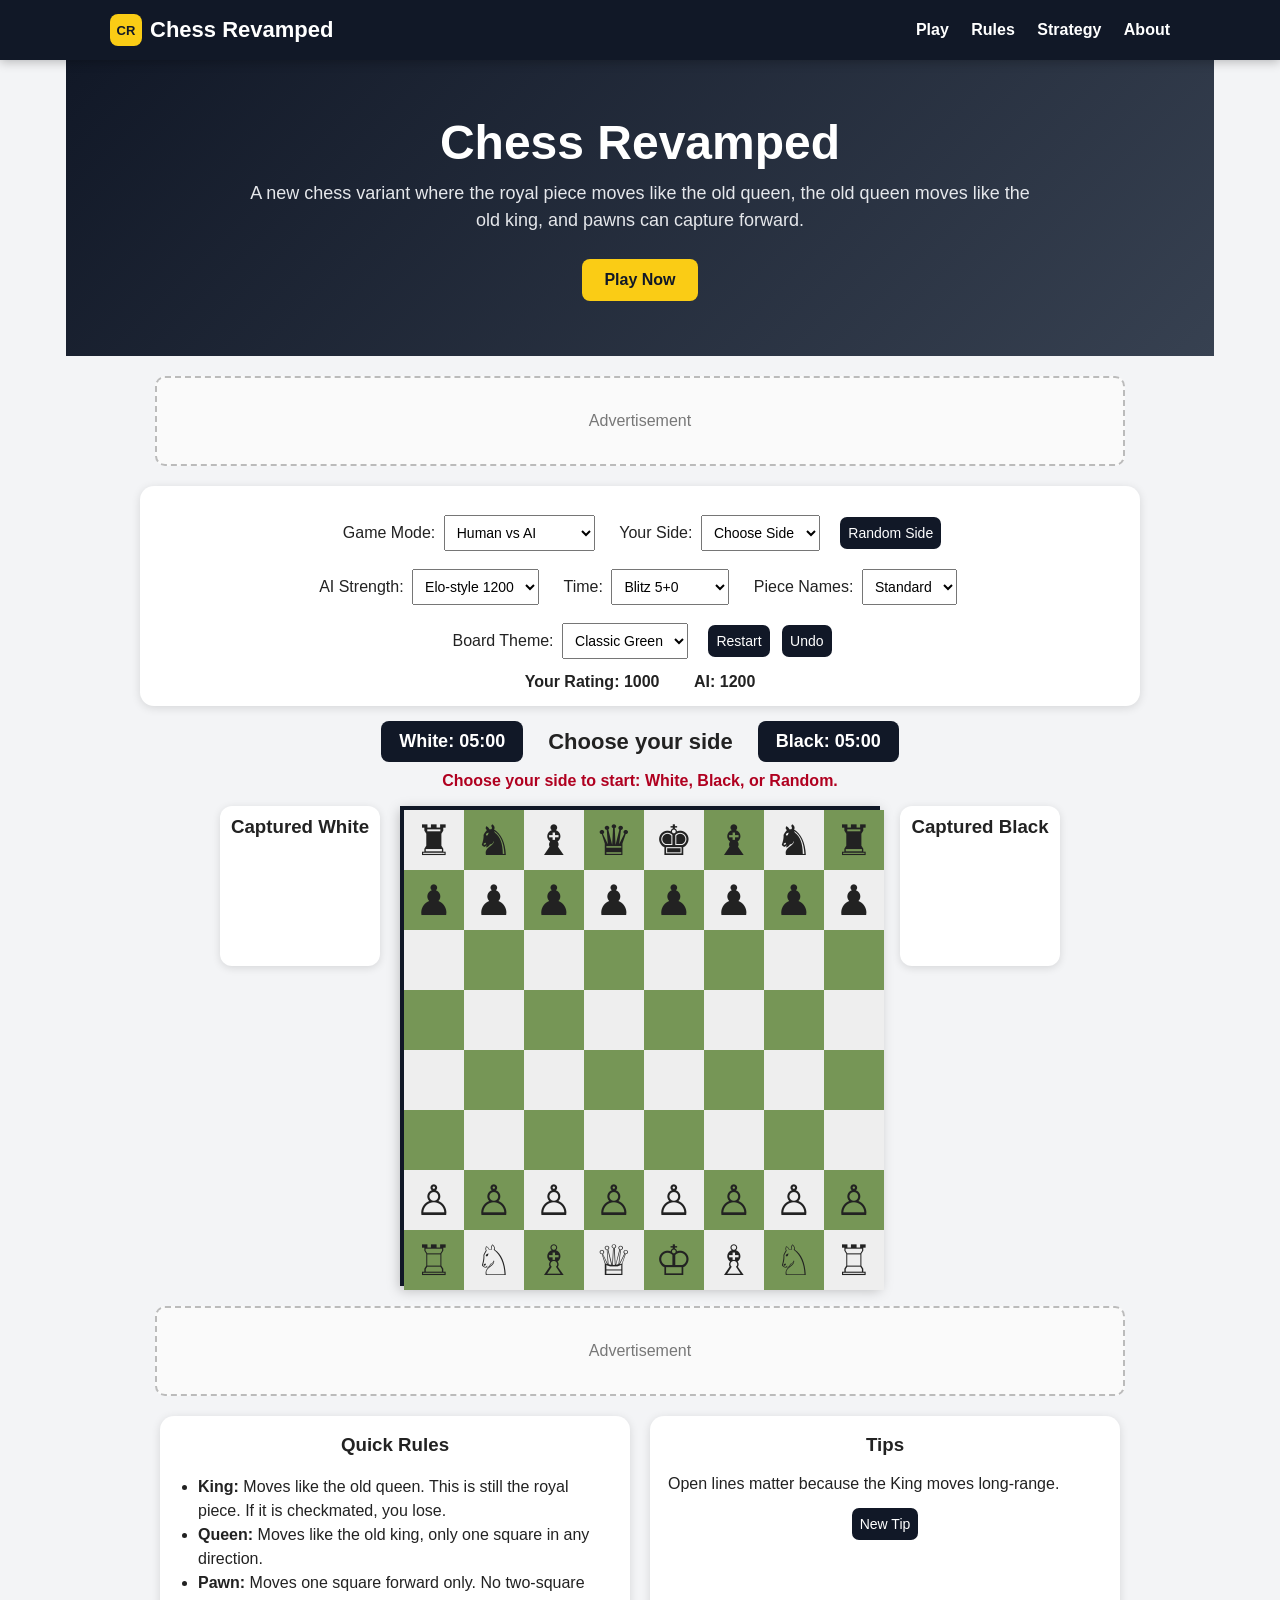
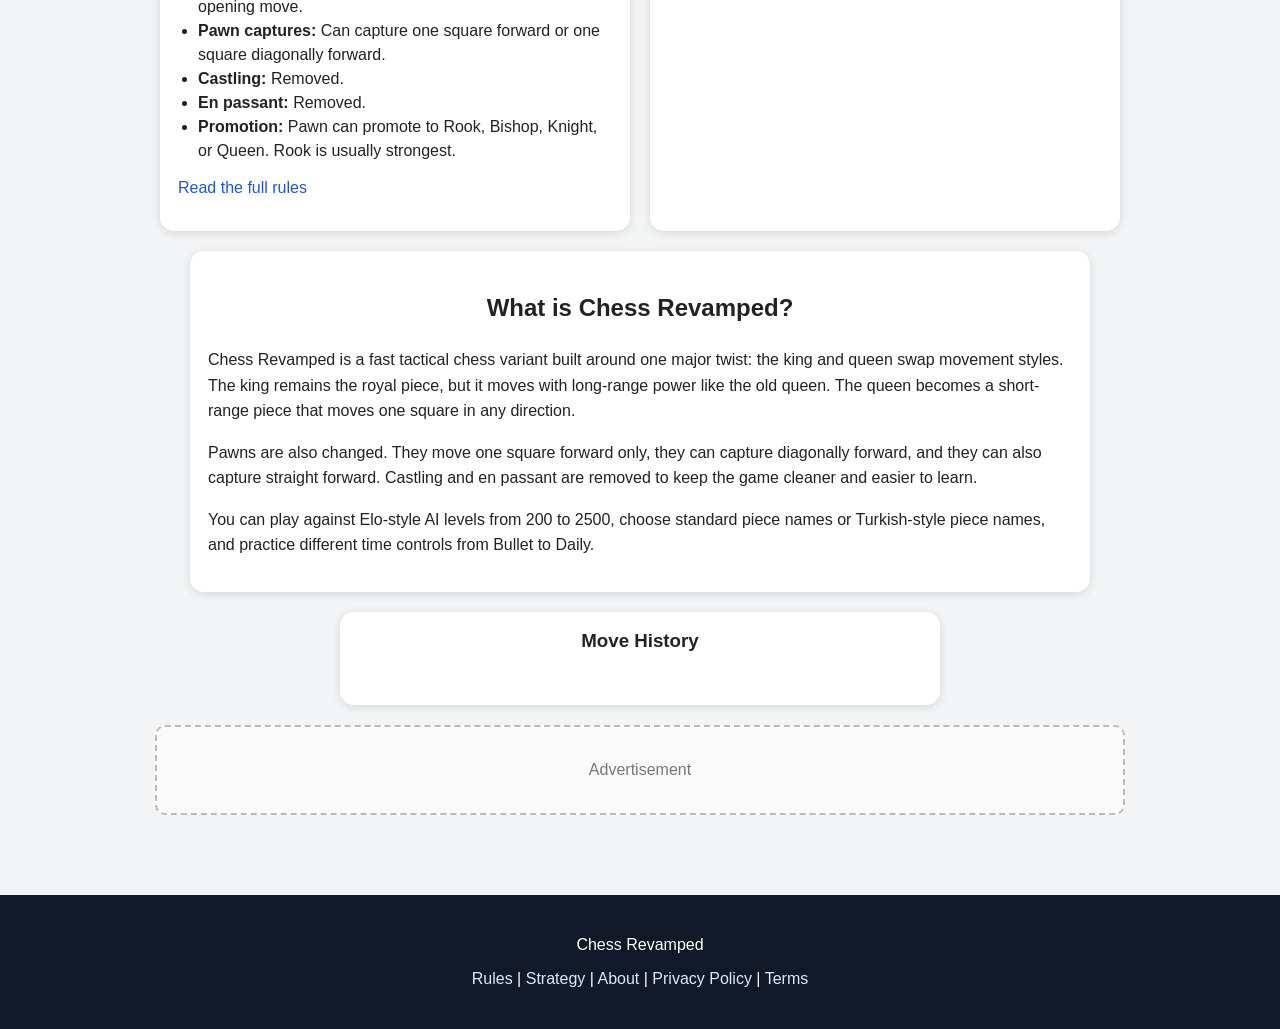
==== index.html @ 78305df0 "Add Google site verification Add Google site verification" ====
<!DOCTYPE html>
<html>
<head>
  <title>Chess Revamped - Play a New Chess Variant</title>
  <meta name="description" content="Play Chess Revamped, a new chess variant where the king moves like the old queen, the queen moves like the old king, and pawns can capture forward.">
  <meta name="viewport" content="width=device-width, initial-scale=1.0">

  <meta property="og:title" content="Chess Revamped - Play a New Chess Variant">
  <meta property="og:description" content="A fast tactical chess variant with a powerful royal piece, a weaker queen, forward-capturing pawns, and Elo-style AI.">
  <meta property="og:type" content="website">
  <meta property="og:url" content="https://chessrevamped.com">

  <meta name="twitter:card" content="summary">
  <meta name="twitter:title" content="Chess Revamped">
  <meta name="twitter:description" content="Play a new browser chess variant with Elo-style AI.">
  <meta name="google-site-verification" content="qYP1eLbEL4JWUog01QE2kC9W0YgYEEPfU2UjkfDMqWo" />
  <link rel="icon" href="favicon.svg" type="image/svg+xml">
  <link rel="stylesheet" href="style.css">
</head>
<body>

  <header class="site-header">
    <div class="header-inner">
      <div class="logo"><span class="logo-mark">CR</span> Chess Revamped</div>

      <nav class="main-nav">
        <a href="index.html">Play</a>
        <a href="rules.html">Rules</a>
        <a href="strategy.html">Strategy</a>
        <a href="about.html">About</a>
      </nav>
    </div>
  </header>

  <main>

    <section class="hero-section">
      <div class="hero-content">
        <h1>Chess Revamped</h1>
        <p class="subtitle">
          A new chess variant where the royal piece moves like the old queen,
          the old queen moves like the old king, and pawns can capture forward.
        </p>

        <a class="play-button" href="#play">Play Now</a>
      </div>
    </section>

    <div class="ad-placeholder top-ad">
      Advertisement
    </div>

    <section id="play" class="game-section">

      <div class="top-panel">

        <div class="control-group">
          <label>
            Game Mode:
            <select id="gameMode" onchange="restartGame()">
              <option value="ai">Human vs AI</option>
              <option value="human">Human vs Human</option>
            </select>
          </label>

          <label>
            Your Side:
            <select id="playerColor" onchange="handleSideSelection()">
              <option value="" selected>Choose Side</option>
              <option value="white">White</option>
              <option value="black">Black</option>
            </select>
          </label>

          <button onclick="randomizePlayerSide()">Random Side</button>
        </div>

        <div class="control-group">
          <label>
            AI Strength:
            <select id="aiElo" onchange="updateRatingDisplay()"></select>
          </label>

          <label>
            Time:
            <select id="timeControl" onchange="restartGame()">
              <option value="60|0">Bullet 1+0</option>
              <option value="60|1">Bullet 1+1</option>
              <option value="120|1">Bullet 2+1</option>
              <option value="180|0">Blitz 3+0</option>
              <option value="180|2">Blitz 3+2</option>
              <option value="300|0" selected>Blitz 5+0</option>
              <option value="300|3">Blitz 5+3</option>
              <option value="600|0">Rapid 10+0</option>
              <option value="600|5">Rapid 10+5</option>
              <option value="900|10">Rapid 15+10</option>
              <option value="1800|0">Rapid 30+0</option>
              <option value="86400|0">Daily 1 day</option>
              <option value="259200|0">Daily 3 days</option>
              <option value="604800|0">Daily 7 days</option>
            </select>
          </label>

          <label>
            Piece Names:
            <select id="pieceLanguage" onchange="updateLanguageDisplay()">
              <option value="standard" selected>Standard</option>
              <option value="turkish">Turkish</option>
            </select>
          </label>
        </div>

        <div class="control-group">
          <label>
            Board Theme:
            <select id="boardTheme" onchange="setBoardTheme()">
              <option value="green" selected>Classic Green</option>
              <option value="brown">Wood Brown</option>
              <option value="blue">Ocean Blue</option>
              <option value="red">Royal Red</option>
              <option value="gray">Slate Gray</option>
              <option value="purple">Purple Night</option>
            </select>
          </label>

          <button onclick="restartGame()">Restart</button>
          <button onclick="undoMove()">Undo</button>
        </div>

        <div class="rating-box">
          <span id="ratingDisplay">Your Rating: 1000</span>
          <span id="aiRatingDisplay">AI: 1200</span>
        </div>

      </div>

      <div class="clock-row">
        <div id="whiteClock" class="clock">White: 05:00</div>
        <div id="turn">Choose your side</div>
        <div id="blackClock" class="clock">Black: 05:00</div>
      </div>

      <div id="message"></div>

      <div class="game-layout">

        <aside class="side-panel">
          <h3>Captured White</h3>
          <div id="capturedWhite" class="captured"></div>
        </aside>

        <div id="board"></div>

        <aside class="side-panel">
          <h3>Captured Black</h3>
          <div id="capturedBlack" class="captured"></div>
        </aside>

      </div>

    </section>

    <div class="ad-placeholder middle-ad">
      Advertisement
    </div>

    <section class="info-layout">

      <div class="rules-box">
        <h3>Quick Rules</h3>
        <div id="rulesText"></div>
        <p>
          <a href="rules.html">Read the full rules</a>
        </p>
      </div>

      <div class="tips-box">
        <h3>Tips</h3>
        <div id="tipText"></div>
        <button onclick="showRandomTip()">New Tip</button>
      </div>

    </section>

    <section class="content-section">
      <h2>What is Chess Revamped?</h2>
      <p>
        Chess Revamped is a fast tactical chess variant built around one major twist:
        the king and queen swap movement styles. The king remains the royal piece,
        but it moves with long-range power like the old queen. The queen becomes a
        short-range piece that moves one square in any direction.
      </p>

      <p>
        Pawns are also changed. They move one square forward only, they can capture
        diagonally forward, and they can also capture straight forward. Castling and
        en passant are removed to keep the game cleaner and easier to learn.
      </p>

      <p>
        You can play against Elo-style AI levels from 200 to 2500, choose standard
        piece names or Turkish-style piece names, and practice different time controls
        from Bullet to Daily.
      </p>
    </section>

    <section class="history-box">
      <h3>Move History</h3>
      <ol id="moveHistory"></ol>
    </section>

    <div class="ad-placeholder bottom-ad">
      Advertisement
    </div>

  </main>

  <footer class="site-footer">
    <p>Chess Revamped</p>
    <p>
      <a href="rules.html">Rules</a> |
      <a href="strategy.html">Strategy</a> |
      <a href="about.html">About</a> |
      <a href="privacy.html">Privacy Policy</a> |
      <a href="terms.html">Terms</a>
    </p>
  </footer>

  <script src="game.js"></script>

</body>
</html>
---- style.css ----
* {
  box-sizing: border-box;
}

body {
  font-family: Arial, sans-serif;
  text-align: center;
  background: #f3f4f6;
  margin: 0;
  color: #222;
}

a {
  color: #2457c5;
  text-decoration: none;
}

a:hover {
  text-decoration: underline;
}

.site-header {
  background: #111827;
  color: white;
  position: sticky;
  top: 0;
  z-index: 100;
  box-shadow: 0 2px 10px rgba(0,0,0,0.25);
}

.header-inner {
  max-width: 1100px;
  margin: 0 auto;
  padding: 14px 20px;
  display: flex;
  justify-content: space-between;
  align-items: center;
  gap: 12px;
  flex-wrap: wrap;
}

.logo {
  font-weight: bold;
  font-size: 22px;
  display: flex;
  align-items: center;
  gap: 8px;
}

.logo-mark {
  background: #facc15;
  color: #111827;
  width: 32px;
  height: 32px;
  border-radius: 8px;
  display: inline-flex;
  align-items: center;
  justify-content: center;
  font-family: Arial, sans-serif;
  font-weight: 700;
  font-size: 13px;
}

.main-nav a {
  color: white;
  margin-left: 18px;
  font-weight: bold;
}

.main-nav a:hover {
  color: #dbeafe;
}

.hero-section {
  background: linear-gradient(135deg, #111827, #374151);
  color: white;
  padding: 55px 20px;
}

.hero-content {
  max-width: 800px;
  margin: 0 auto;
}

.hero-section h1 {
  font-size: 48px;
  margin: 0 0 10px;
}

.subtitle {
  font-size: 18px;
  line-height: 1.5;
  color: #e5e7eb;
  margin: 0 auto 25px;
  max-width: 780px;
}

.play-button {
  display: inline-block;
  background: #facc15;
  color: #111827;
  padding: 12px 22px;
  border-radius: 8px;
  font-weight: bold;
}

.play-button:hover {
  background: #fde047;
  text-decoration: none;
}

main {
  max-width: 1180px;
  margin: 0 auto;
  padding: 0 16px 30px;
}

.ad-placeholder {
  max-width: 970px;
  min-height: 90px;
  margin: 20px auto;
  border: 2px dashed #bbb;
  background: #fafafa;
  color: #777;
  border-radius: 10px;
  display: flex;
  align-items: center;
  justify-content: center;
}

.game-section {
  scroll-margin-top: 90px;
}

.top-panel {
  background: white;
  max-width: 1000px;
  margin: 20px auto 15px;
  padding: 15px;
  border-radius: 14px;
  box-shadow: 0 2px 10px rgba(0,0,0,0.12);
}

.control-group {
  margin: 10px 0;
}

.control-group label {
  margin: 0 8px;
  display: inline-block;
}

button,
select,
input {
  padding: 8px;
  margin: 4px;
  font-size: 14px;
}

button {
  cursor: pointer;
  border: none;
  border-radius: 7px;
  background: #111827;
  color: white;
}

button:hover {
  background: #374151;
}

.rating-box {
  margin-top: 10px;
  font-weight: bold;
}

.rating-box span {
  margin: 0 15px;
}

.clock-row {
  display: flex;
  justify-content: center;
  align-items: center;
  gap: 25px;
  flex-wrap: wrap;
  margin-top: 15px;
}

.clock {
  background: #111827;
  color: white;
  padding: 10px 18px;
  border-radius: 8px;
  font-size: 18px;
  font-weight: bold;
}

#turn {
  font-size: 22px;
  font-weight: bold;
}

#message {
  min-height: 24px;
  margin: 10px;
  font-weight: bold;
  color: #b00020;
}

.game-layout {
  display: flex;
  justify-content: center;
  align-items: flex-start;
  gap: 20px;
  flex-wrap: wrap;
}

#board {
  width: 480px;
  height: 480px;
  display: grid;
  grid-template-columns: repeat(8, 60px);
  grid-template-rows: repeat(8, 60px);
  border: 4px solid #111827;
  box-shadow: 0 4px 12px rgba(0,0,0,0.25);
}

.square {
  width: 60px;
  height: 60px;
  display: flex;
  justify-content: center;
  align-items: center;
  font-size: 42px;
  cursor: pointer;
  position: relative;
  user-select: none;
  font-family: "Times New Roman", "DejaVu Serif", serif;
  font-variant-emoji: text;
}

.selected {
  outline: 4px solid yellow;
  outline-offset: -4px;
}

.legal::after {
  content: "";
  width: 18px;
  height: 18px;
  background: rgba(0, 0, 0, 0.25);
  border-radius: 50%;
  position: absolute;
}

.capture {
  box-shadow: inset 0 0 0 5px rgba(255, 0, 0, 0.45);
}

.in-check {
  background: #ff7777 !important;
}

.side-panel {
  width: 160px;
  min-height: 160px;
  background: white;
  border-radius: 12px;
  padding: 10px;
  box-shadow: 0 2px 8px rgba(0,0,0,0.12);
}

.side-panel h3 {
  margin-top: 0;
}

.captured {
  font-size: 28px;
  min-height: 40px;
}

.info-layout {
  max-width: 1000px;
  margin: 20px auto;
  display: flex;
  gap: 20px;
  justify-content: center;
  align-items: stretch;
  flex-wrap: wrap;
}

.rules-box,
.tips-box,
.content-section,
.history-box {
  background: white;
  border-radius: 14px;
  padding: 18px;
  box-shadow: 0 2px 10px rgba(0,0,0,0.12);
}

.rules-box,
.tips-box {
  width: 470px;
  text-align: left;
}

.rules-box h3,
.tips-box h3,
.history-box h3 {
  text-align: center;
  margin-top: 0;
}

.rules-box ul {
  padding-left: 20px;
  line-height: 1.5;
}

.tips-box button {
  display: block;
  margin: 15px auto 0;
}

.content-section {
  max-width: 900px;
  margin: 20px auto;
  text-align: left;
  line-height: 1.6;
}

.content-section h2 {
  text-align: center;
}

.history-box {
  max-width: 600px;
  margin: 20px auto;
  text-align: left;
}

#moveHistory {
  max-height: 180px;
  overflow-y: auto;
}

.site-footer {
  background: #111827;
  color: white;
  padding: 25px 16px;
  margin-top: 30px;
}

.site-footer a {
  color: #dbeafe;
}

@media (max-width: 760px) {
  .hero-section h1 {
    font-size: 36px;
  }

  .main-nav a {
    margin: 0 8px;
  }

  #board {
    width: 320px;
    height: 320px;
    grid-template-columns: repeat(8, 40px);
    grid-template-rows: repeat(8, 40px);
  }

  .square {
  width: 40px;
  height: 40px;
  font-size: 30px;
  font-family: "Times New Roman", "DejaVu Serif", serif;
  font-variant-emoji: text;
}

  .side-panel {
    width: 140px;
  }

  .rules-box,
  .tips-box {
    width: 100%;
  }

  .ad-placeholder {
    min-height: 70px;
  }
}
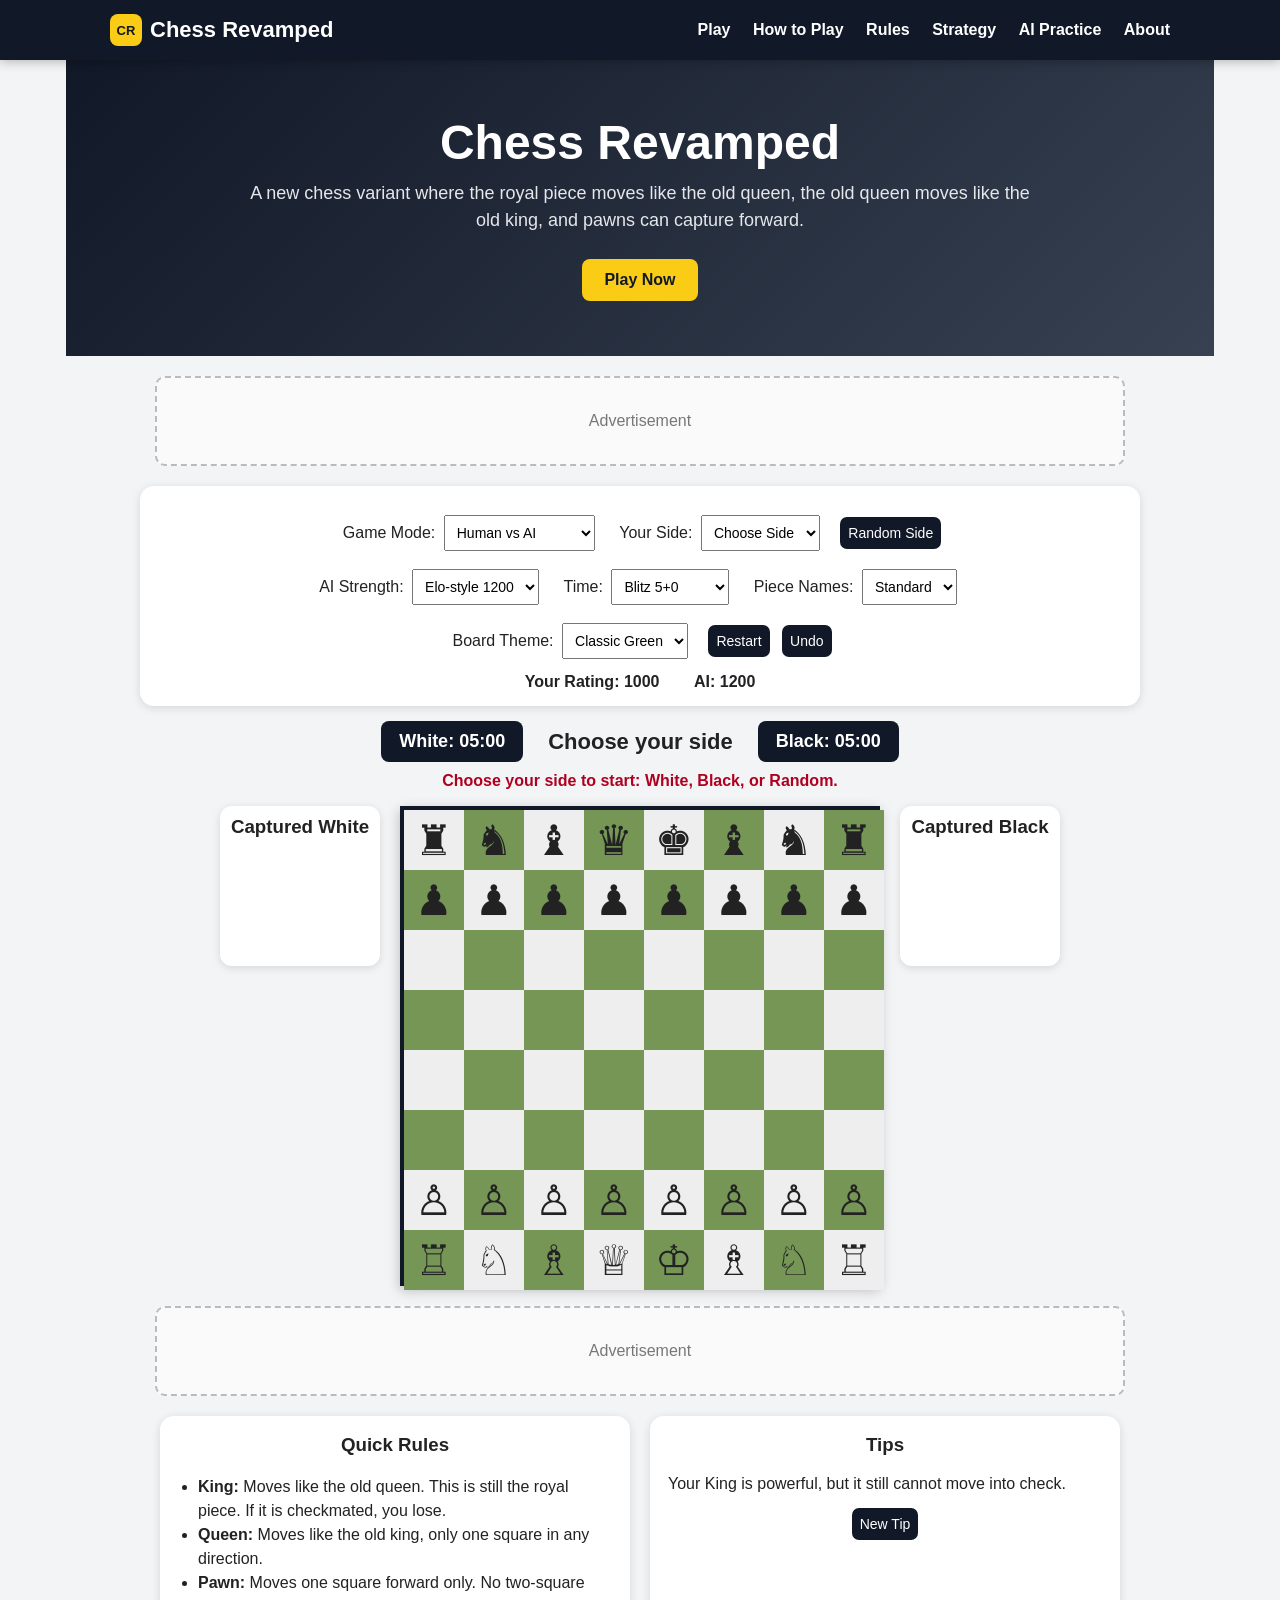
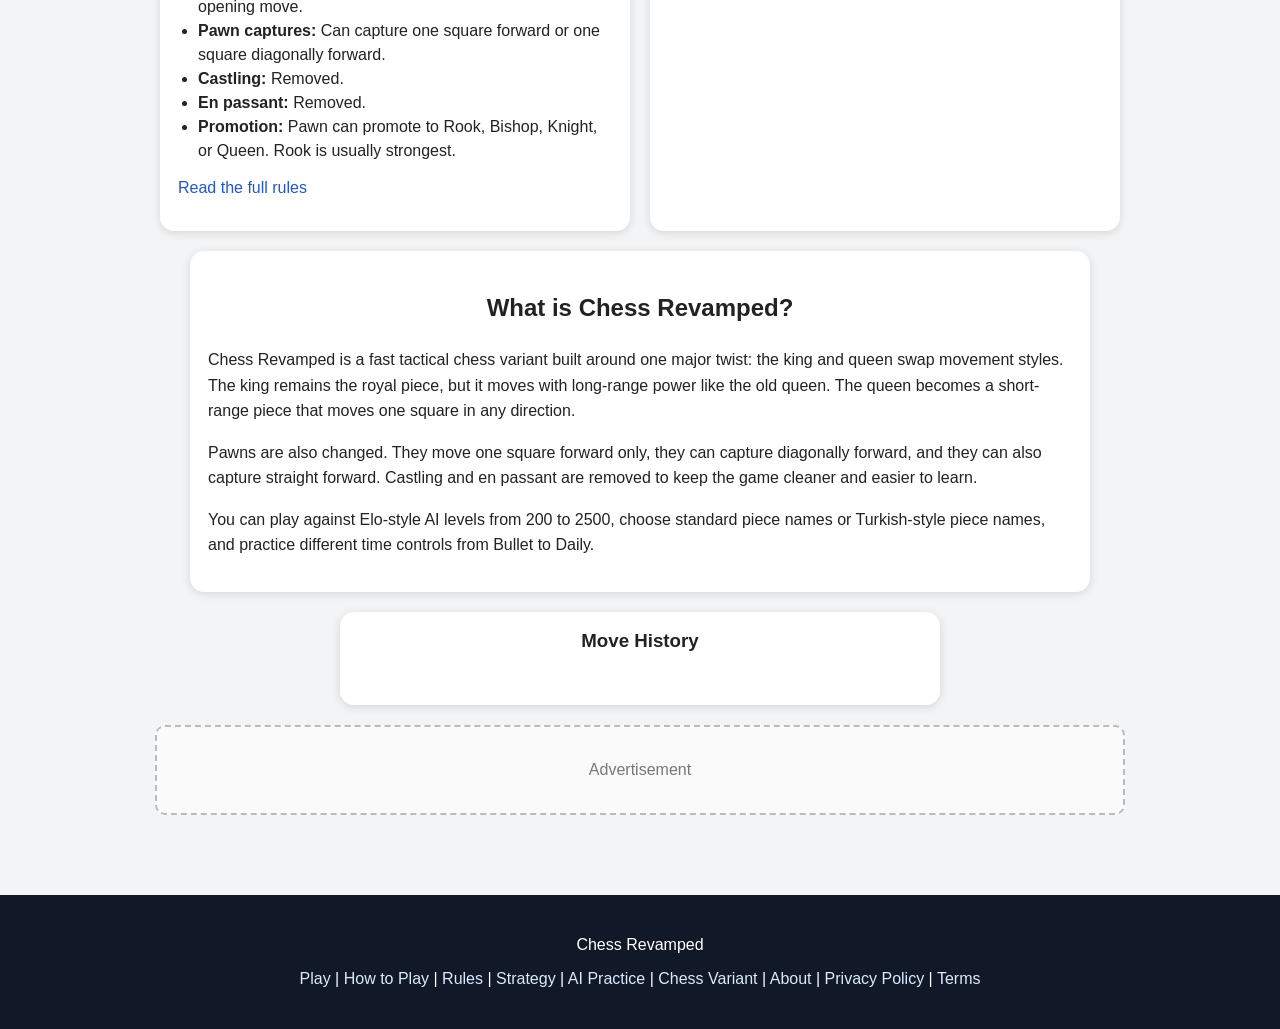
==== commit baa2c7eb: "Add SEO pages and update navigation" ====
--- a/index.html
+++ b/index.html
@@ -24,11 +24,13 @@
       <div class="logo"><span class="logo-mark">CR</span> Chess Revamped</div>
 
       <nav class="main-nav">
-        <a href="index.html">Play</a>
-        <a href="rules.html">Rules</a>
-        <a href="strategy.html">Strategy</a>
-        <a href="about.html">About</a>
-      </nav>
+  <a href="index.html">Play</a>
+  <a href="how-to-play.html">How to Play</a>
+  <a href="rules.html">Rules</a>
+  <a href="strategy.html">Strategy</a>
+  <a href="ai-practice.html">AI Practice</a>
+  <a href="about.html">About</a>
+</nav>
     </div>
   </header>
 
@@ -216,15 +218,19 @@
   </main>
 
   <footer class="site-footer">
-    <p>Chess Revamped</p>
-    <p>
-      <a href="rules.html">Rules</a> |
-      <a href="strategy.html">Strategy</a> |
-      <a href="about.html">About</a> |
-      <a href="privacy.html">Privacy Policy</a> |
-      <a href="terms.html">Terms</a>
-    </p>
-  </footer>
+  <p>Chess Revamped</p>
+  <p>
+    <a href="index.html">Play</a> |
+    <a href="how-to-play.html">How to Play</a> |
+    <a href="rules.html">Rules</a> |
+    <a href="strategy.html">Strategy</a> |
+    <a href="ai-practice.html">AI Practice</a> |
+    <a href="chess-variant.html">Chess Variant</a> |
+    <a href="about.html">About</a> |
+    <a href="privacy.html">Privacy Policy</a> |
+    <a href="terms.html">Terms</a>
+  </p>
+</footer>
 
   <script src="game.js"></script>
 
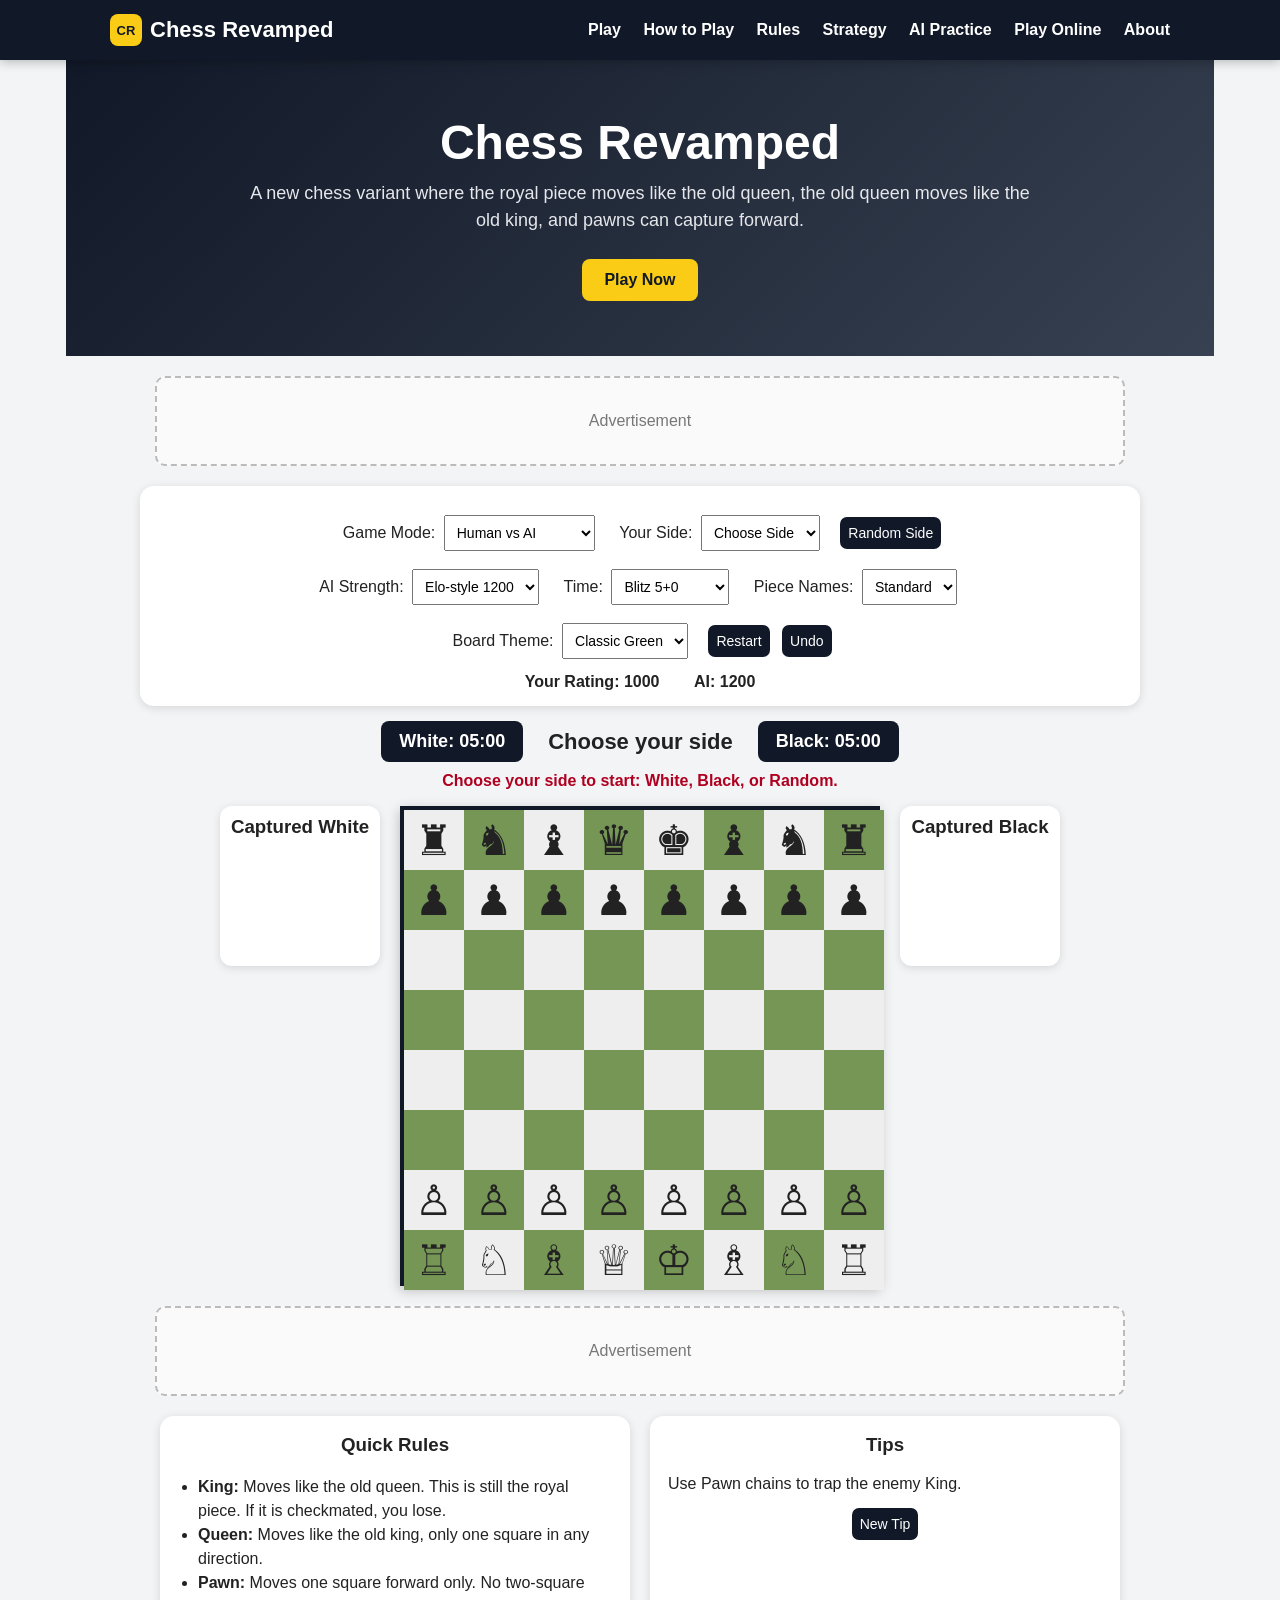
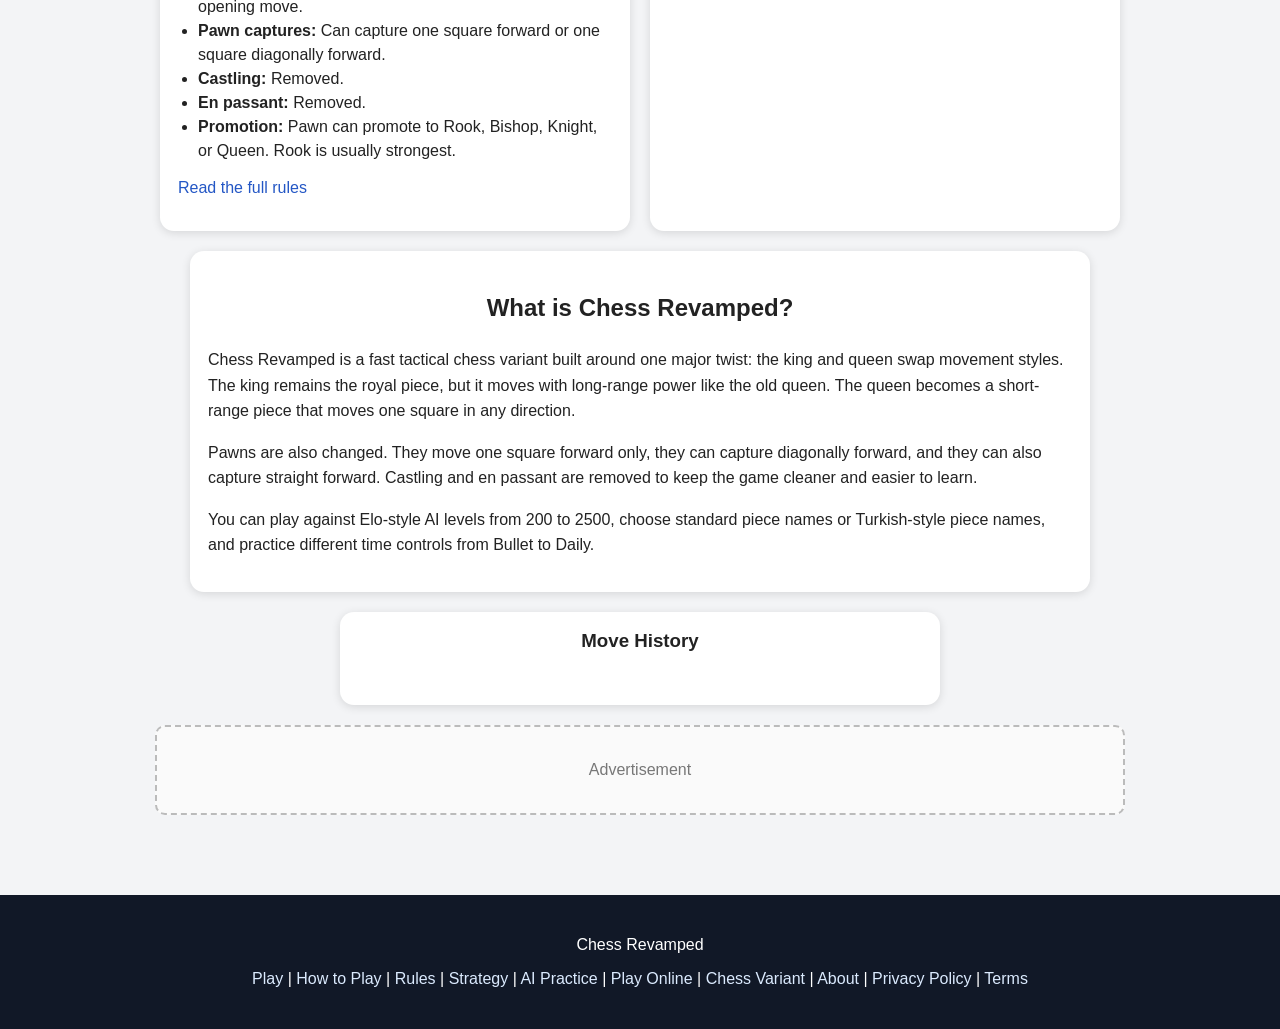
==== commit b1b46ee4: "Add play online page" ====
--- a/index.html
+++ b/index.html
@@ -29,6 +29,7 @@
   <a href="rules.html">Rules</a>
   <a href="strategy.html">Strategy</a>
   <a href="ai-practice.html">AI Practice</a>
+  <a href="play-online.html">Play Online</a>
   <a href="about.html">About</a>
 </nav>
     </div>
@@ -225,6 +226,7 @@
     <a href="rules.html">Rules</a> |
     <a href="strategy.html">Strategy</a> |
     <a href="ai-practice.html">AI Practice</a> |
+    <a href="play-online.html">Play Online</a> |
     <a href="chess-variant.html">Chess Variant</a> |
     <a href="about.html">About</a> |
     <a href="privacy.html">Privacy Policy</a> |
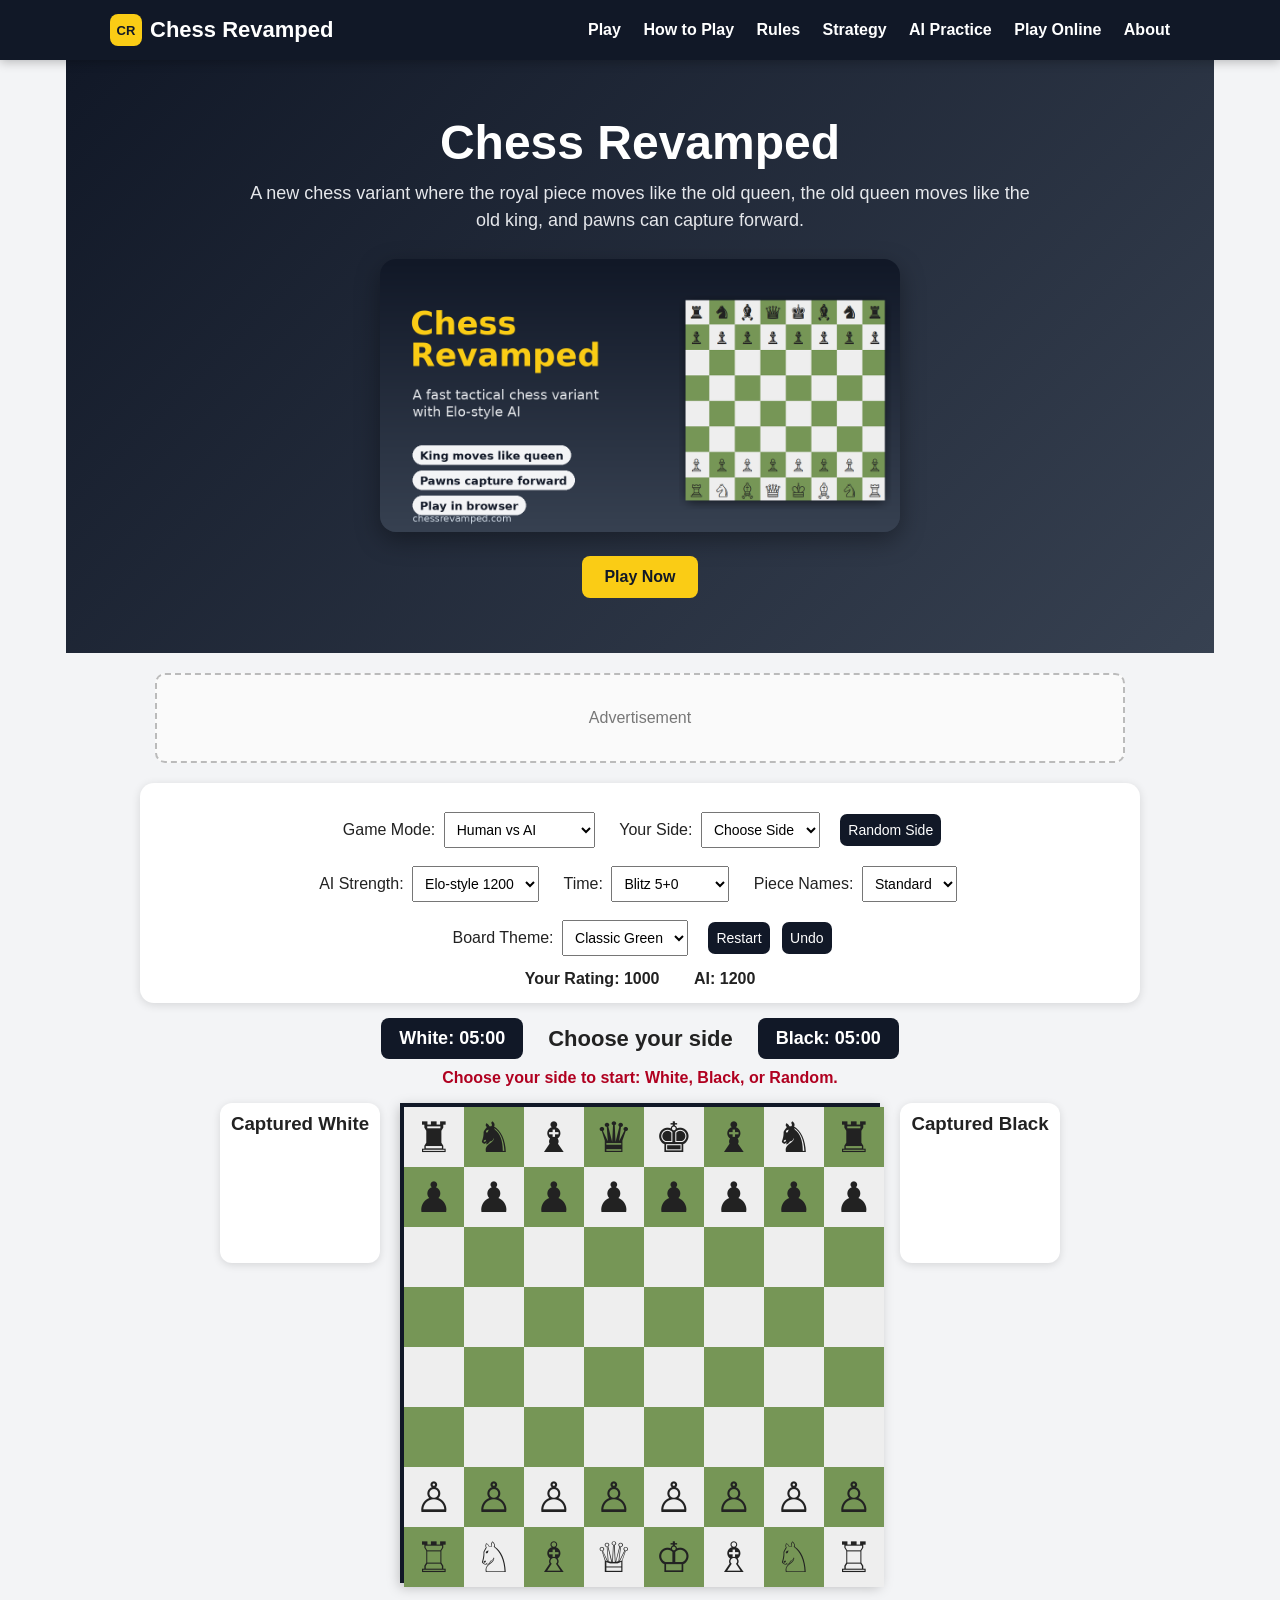
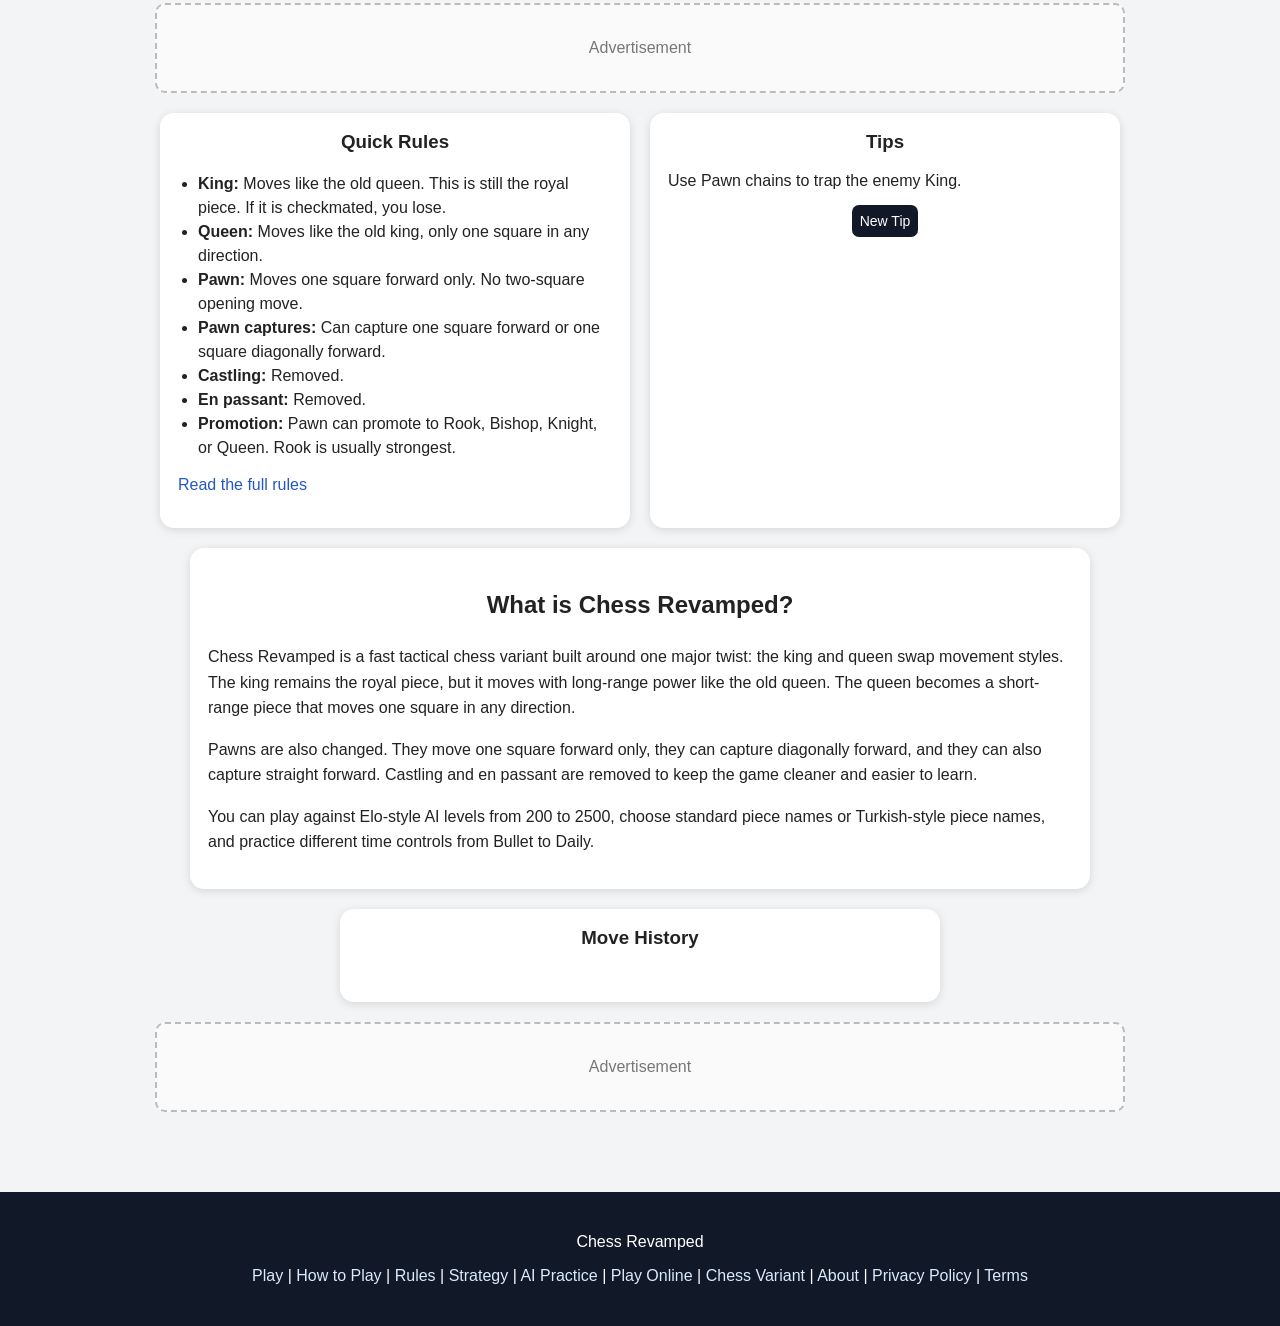
==== commit 978c69c6: "Add cover image to homepage" ====
--- a/index.html
+++ b/index.html
@@ -9,10 +9,12 @@
   <meta property="og:description" content="A fast tactical chess variant with a powerful royal piece, a weaker queen, forward-capturing pawns, and Elo-style AI.">
   <meta property="og:type" content="website">
   <meta property="og:url" content="https://chessrevamped.com">
-
-  <meta name="twitter:card" content="summary">
+  <meta property="og:image" content="https://chessrevamped.com/cover.png">
+
+  <meta name="twitter:card" content="summary_large_image">
   <meta name="twitter:title" content="Chess Revamped">
   <meta name="twitter:description" content="Play a new browser chess variant with Elo-style AI.">
+  <meta name="twitter:image" content="https://chessrevamped.com/cover.png">
   <meta name="google-site-verification" content="qYP1eLbEL4JWUog01QE2kC9W0YgYEEPfU2UjkfDMqWo" />
   <link rel="icon" href="favicon.svg" type="image/svg+xml">
   <link rel="stylesheet" href="style.css">
@@ -38,16 +40,18 @@
   <main>
 
     <section class="hero-section">
-      <div class="hero-content">
-        <h1>Chess Revamped</h1>
-        <p class="subtitle">
-          A new chess variant where the royal piece moves like the old queen,
-          the old queen moves like the old king, and pawns can capture forward.
-        </p>
-
-        <a class="play-button" href="#play">Play Now</a>
-      </div>
-    </section>
+  <div class="hero-content">
+    <h1>Chess Revamped</h1>
+    <p class="subtitle">
+      A new chess variant where the royal piece moves like the old queen,
+      the old queen moves like the old king, and pawns can capture forward.
+    </p>
+
+    <img class="hero-cover" src="cover.png" alt="Chess Revamped cover image">
+
+    <a class="play-button" href="#play">Play Now</a>
+  </div>
+</section>
 
     <div class="ad-placeholder top-ad">
       Advertisement
--- a/style.css
+++ b/style.css
@@ -93,6 +93,15 @@
   color: #e5e7eb;
   margin: 0 auto 25px;
   max-width: 780px;
+}
+
+.hero-cover {
+  display: block;
+  max-width: 520px;
+  width: 100%;
+  margin: 24px auto;
+  border-radius: 16px;
+  box-shadow: 0 8px 24px rgba(0,0,0,0.35);
 }
 
 .play-button {
@@ -393,4 +402,35 @@
   .ad-placeholder {
     min-height: 70px;
   }
+}
+.game-only-page {
+  background: #f3f4f6;
+}
+
+.game-only-main {
+  max-width: 1180px;
+  margin: 0 auto;
+  padding: 20px 16px 30px;
+}
+
+.game-only-hero {
+  max-width: 900px;
+  margin: 0 auto 20px;
+  padding: 24px 18px;
+  background: #111827;
+  color: white;
+  border-radius: 14px;
+  box-shadow: 0 2px 10px rgba(0,0,0,0.18);
+}
+
+.game-only-hero h1 {
+  margin: 0 0 10px;
+  font-size: 38px;
+}
+
+.game-only-hero p {
+  margin: 0 auto;
+  max-width: 760px;
+  color: #e5e7eb;
+  line-height: 1.5;
 }
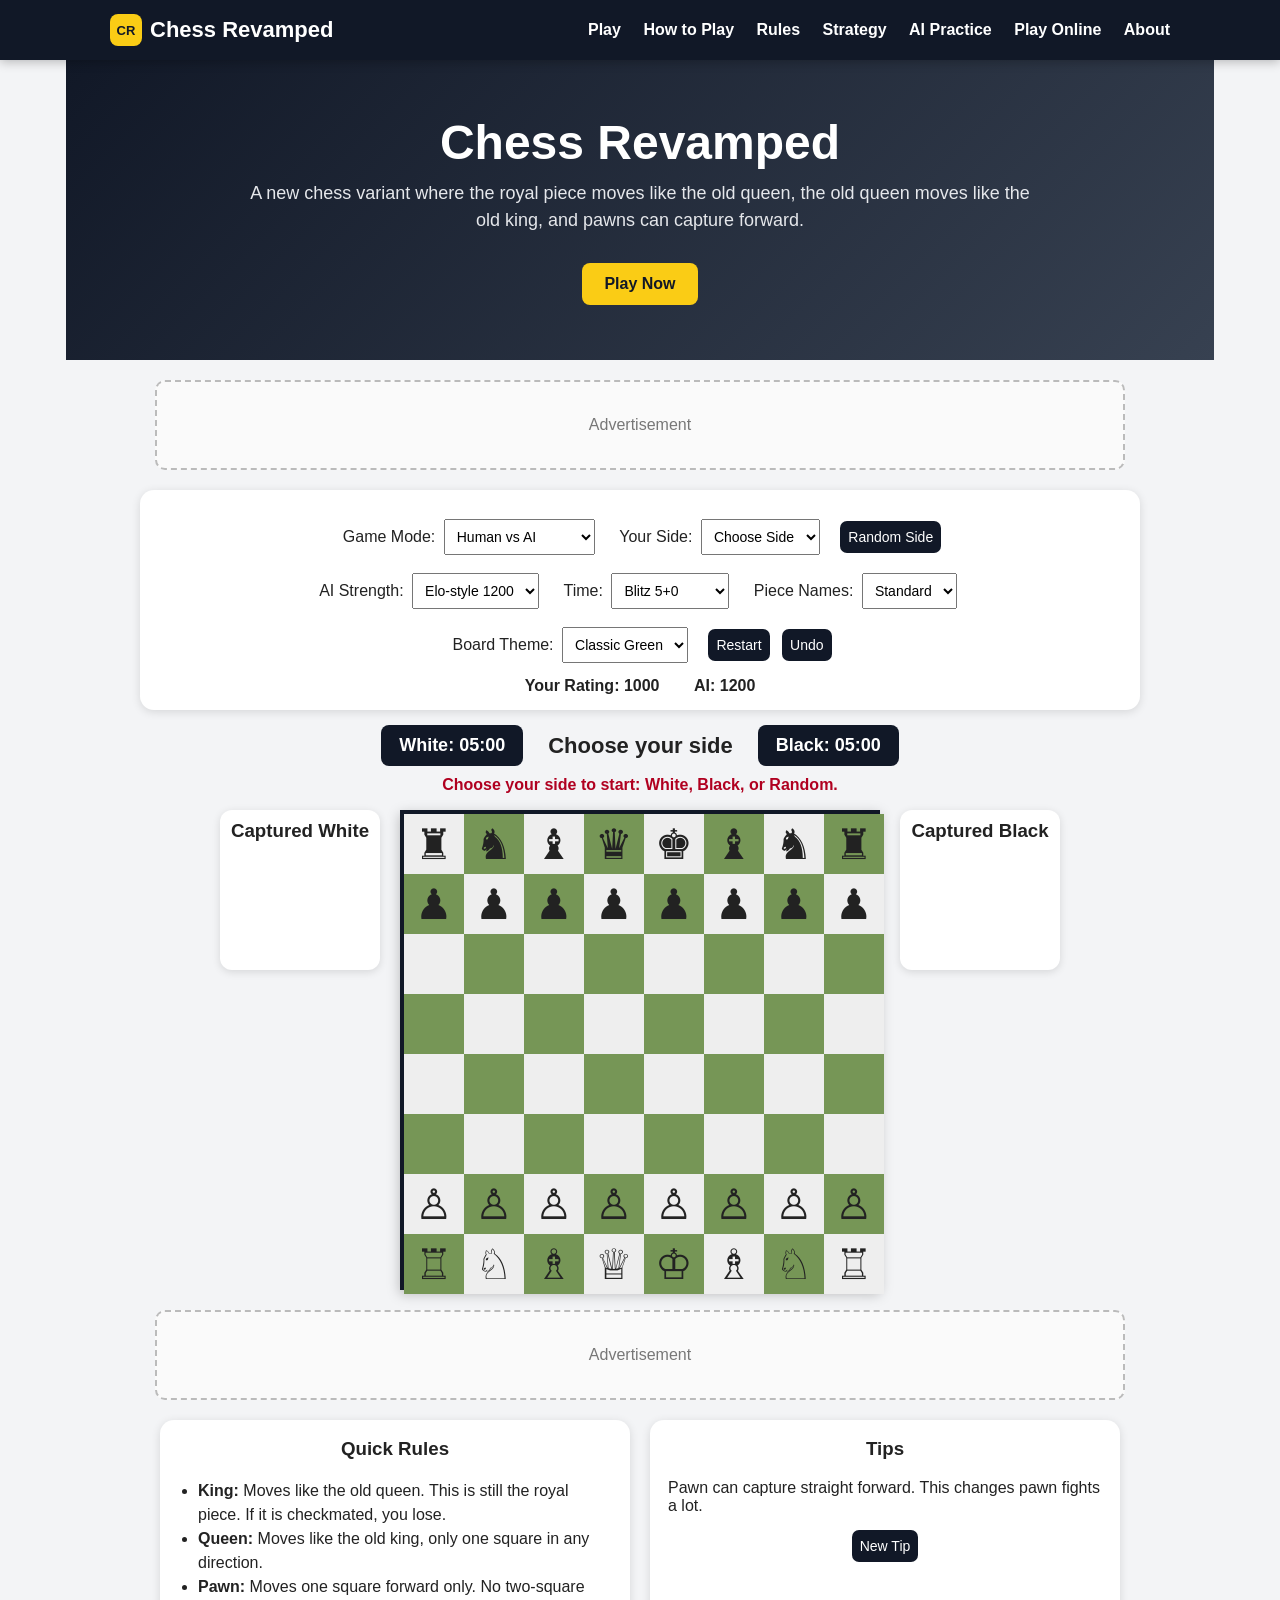
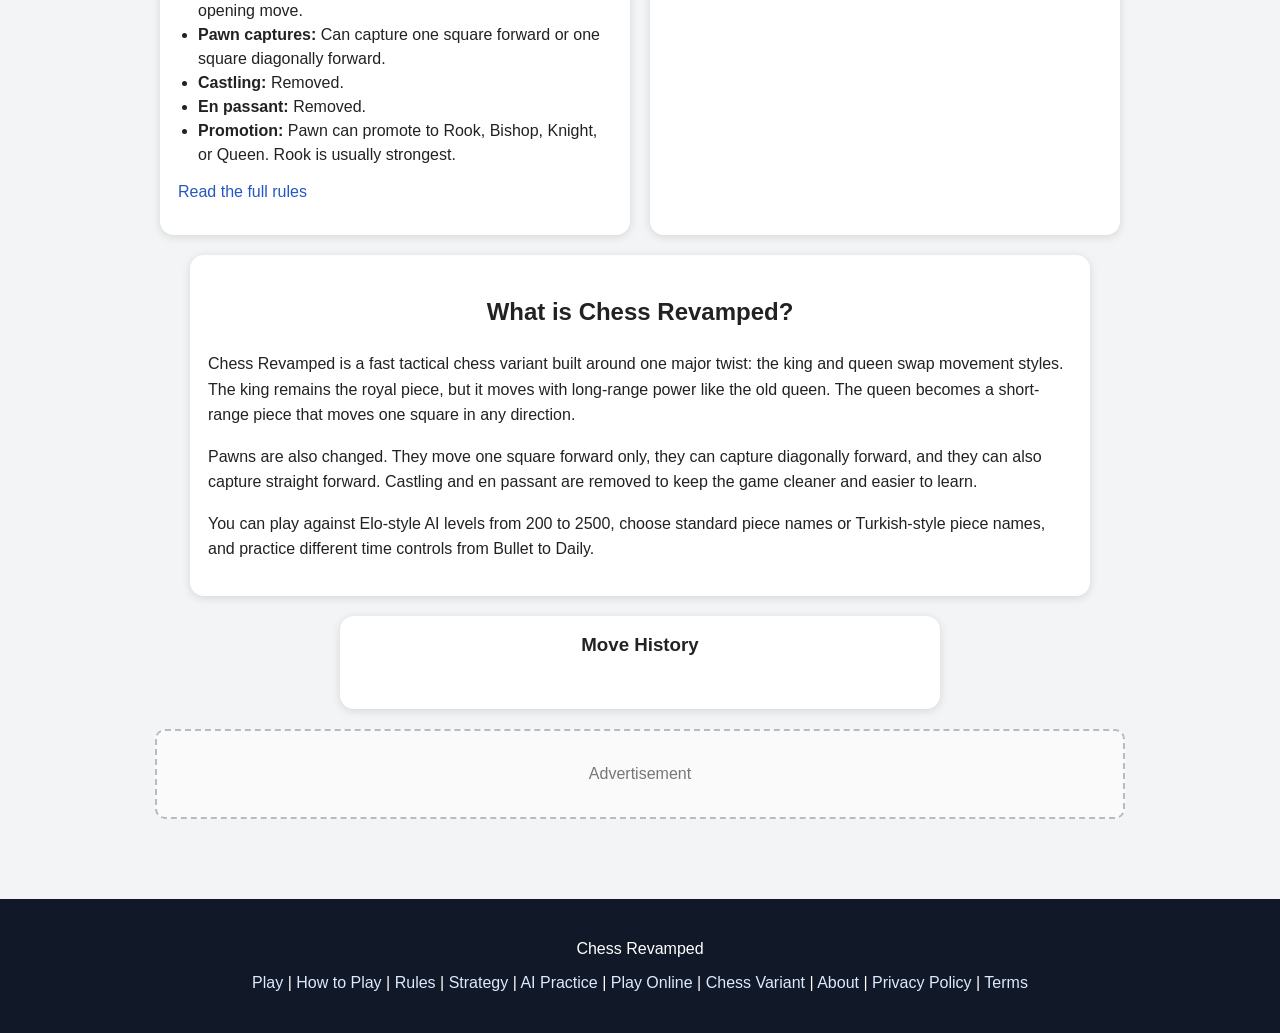
==== commit 5f865bd4: "Remove homepage cover image" ====
--- a/index.html
+++ b/index.html
@@ -46,8 +46,6 @@
       A new chess variant where the royal piece moves like the old queen,
       the old queen moves like the old king, and pawns can capture forward.
     </p>
-
-    <img class="hero-cover" src="cover.png" alt="Chess Revamped cover image">
 
     <a class="play-button" href="#play">Play Now</a>
   </div>
--- a/style.css
+++ b/style.css
@@ -95,15 +95,6 @@
   max-width: 780px;
 }
 
-.hero-cover {
-  display: block;
-  max-width: 520px;
-  width: 100%;
-  margin: 24px auto;
-  border-radius: 16px;
-  box-shadow: 0 8px 24px rgba(0,0,0,0.35);
-}
-
 .play-button {
   display: inline-block;
   background: #facc15;
@@ -433,4 +424,278 @@
   max-width: 760px;
   color: #e5e7eb;
   line-height: 1.5;
+}
+
+
+.hero-content {
+  max-width: 950px;
+}
+
+.play-button {
+  margin-top: 4px;
+}
+
+.hero-cover {
+  display: block !important;
+  width: 100% !important;
+  max-width: 620px !important;
+  height: auto !important;
+  margin: 24px auto 18px auto !important;
+  border-radius: 16px !important;
+  box-shadow: 0 8px 24px rgba(0,0,0,0.35) !important;
+}
+
+.hero-content {
+  max-width: 950px !important;
+  margin: 0 auto !important;
+}
+
+/* Mobile polish for Chess Revamped */
+
+@media (max-width: 760px) {
+  body {
+    padding: 0;
+    overflow-x: hidden;
+  }
+
+  main {
+    padding: 0 10px 24px;
+  }
+
+  .site-header {
+    position: static;
+  }
+
+  .header-inner {
+    justify-content: center;
+    text-align: center;
+    padding: 12px 10px;
+  }
+
+  .logo {
+    justify-content: center;
+    width: 100%;
+  }
+
+  .main-nav {
+    width: 100%;
+    display: flex;
+    justify-content: center;
+    flex-wrap: wrap;
+    gap: 8px;
+    margin-top: 8px;
+  }
+
+  .main-nav a {
+    margin: 0;
+    font-size: 13px;
+  }
+
+  .hero-section {
+    padding: 32px 12px;
+  }
+
+  .hero-section h1 {
+    font-size: 34px;
+    line-height: 1.1;
+  }
+
+  .subtitle {
+    font-size: 15px;
+  }
+
+  .hero-cover {
+    max-width: 340px !important;
+    width: 100% !important;
+    margin: 18px auto 16px !important;
+  }
+
+  .top-panel {
+    padding: 12px;
+    margin: 14px auto;
+  }
+
+  .control-group {
+    display: flex;
+    flex-direction: column;
+    align-items: stretch;
+    gap: 6px;
+    margin: 8px 0;
+  }
+
+  .control-group label {
+    margin: 0;
+    text-align: left;
+    font-weight: bold;
+  }
+
+  .control-group select,
+  .control-group button {
+    width: 100%;
+    min-height: 42px;
+    font-size: 15px;
+  }
+
+  .rating-box {
+    display: flex;
+    flex-direction: column;
+    gap: 5px;
+  }
+
+  .rating-box span {
+    margin: 0;
+  }
+
+  .clock-row {
+    gap: 8px;
+    margin-top: 12px;
+  }
+
+  .clock {
+    padding: 8px 10px;
+    font-size: 15px;
+  }
+
+  #turn {
+    width: 100%;
+    font-size: 18px;
+    order: -1;
+  }
+
+  #message {
+    padding: 0 10px;
+    font-size: 14px;
+  }
+
+  .game-layout {
+    display: flex;
+    flex-direction: column;
+    align-items: center;
+    gap: 12px;
+  }
+
+  #board {
+    order: 1;
+    width: min(92vw, 360px);
+    height: min(92vw, 360px);
+    grid-template-columns: repeat(8, 1fr);
+    grid-template-rows: repeat(8, 1fr);
+  }
+
+  .square {
+    width: auto;
+    height: auto;
+    font-size: clamp(26px, 8vw, 36px);
+  }
+
+  .side-panel {
+    order: 2;
+    width: min(92vw, 360px);
+    min-height: auto;
+  }
+
+  .side-panel h3 {
+    margin-bottom: 6px;
+  }
+
+  .captured {
+    font-size: 24px;
+    min-height: 28px;
+  }
+
+  .info-layout {
+    margin: 14px auto;
+    gap: 14px;
+  }
+
+  .rules-box,
+  .tips-box,
+  .content-section,
+  .history-box {
+    padding: 14px;
+    border-radius: 12px;
+  }
+
+  .rules-box,
+  .tips-box {
+    width: 100%;
+  }
+
+  .content-section {
+    font-size: 15px;
+  }
+
+  .content-section h1 {
+    font-size: 28px;
+  }
+
+  .content-section h2 {
+    font-size: 22px;
+  }
+
+  .ad-placeholder {
+    width: 100%;
+    min-height: 60px;
+    margin: 14px auto;
+  }
+
+  .site-footer {
+    font-size: 14px;
+  }
+
+  .game-only-main {
+    padding: 12px 10px 24px;
+  }
+
+  .game-only-hero {
+    padding: 18px 12px;
+  }
+
+  .game-only-hero h1 {
+    font-size: 32px;
+  }
+}
+
+/* Hard mobile cover fix */
+.hero-section {
+  overflow: hidden;
+}
+
+.hero-content {
+  width: 100%;
+  max-width: 950px;
+  margin: 0 auto;
+  overflow: hidden;
+}
+
+.hero-cover {
+  display: block !important;
+  width: min(92vw, 620px) !important;
+  max-width: 100% !important;
+  height: auto !important;
+  margin: 24px auto 18px auto !important;
+  border-radius: 16px !important;
+  box-shadow: 0 8px 24px rgba(0,0,0,0.35) !important;
+}
+
+@media (max-width: 760px) {
+  .hero-section {
+    padding-left: 10px !important;
+    padding-right: 10px !important;
+    overflow: hidden !important;
+  }
+
+  .hero-content {
+    width: 100% !important;
+    max-width: 100% !important;
+    overflow: hidden !important;
+  }
+
+  .hero-cover {
+    width: 100% !important;
+    max-width: 280px !important;
+    height: auto !important;
+    margin: 16px auto 14px auto !important;
+    border-radius: 12px !important;
+  }
 }
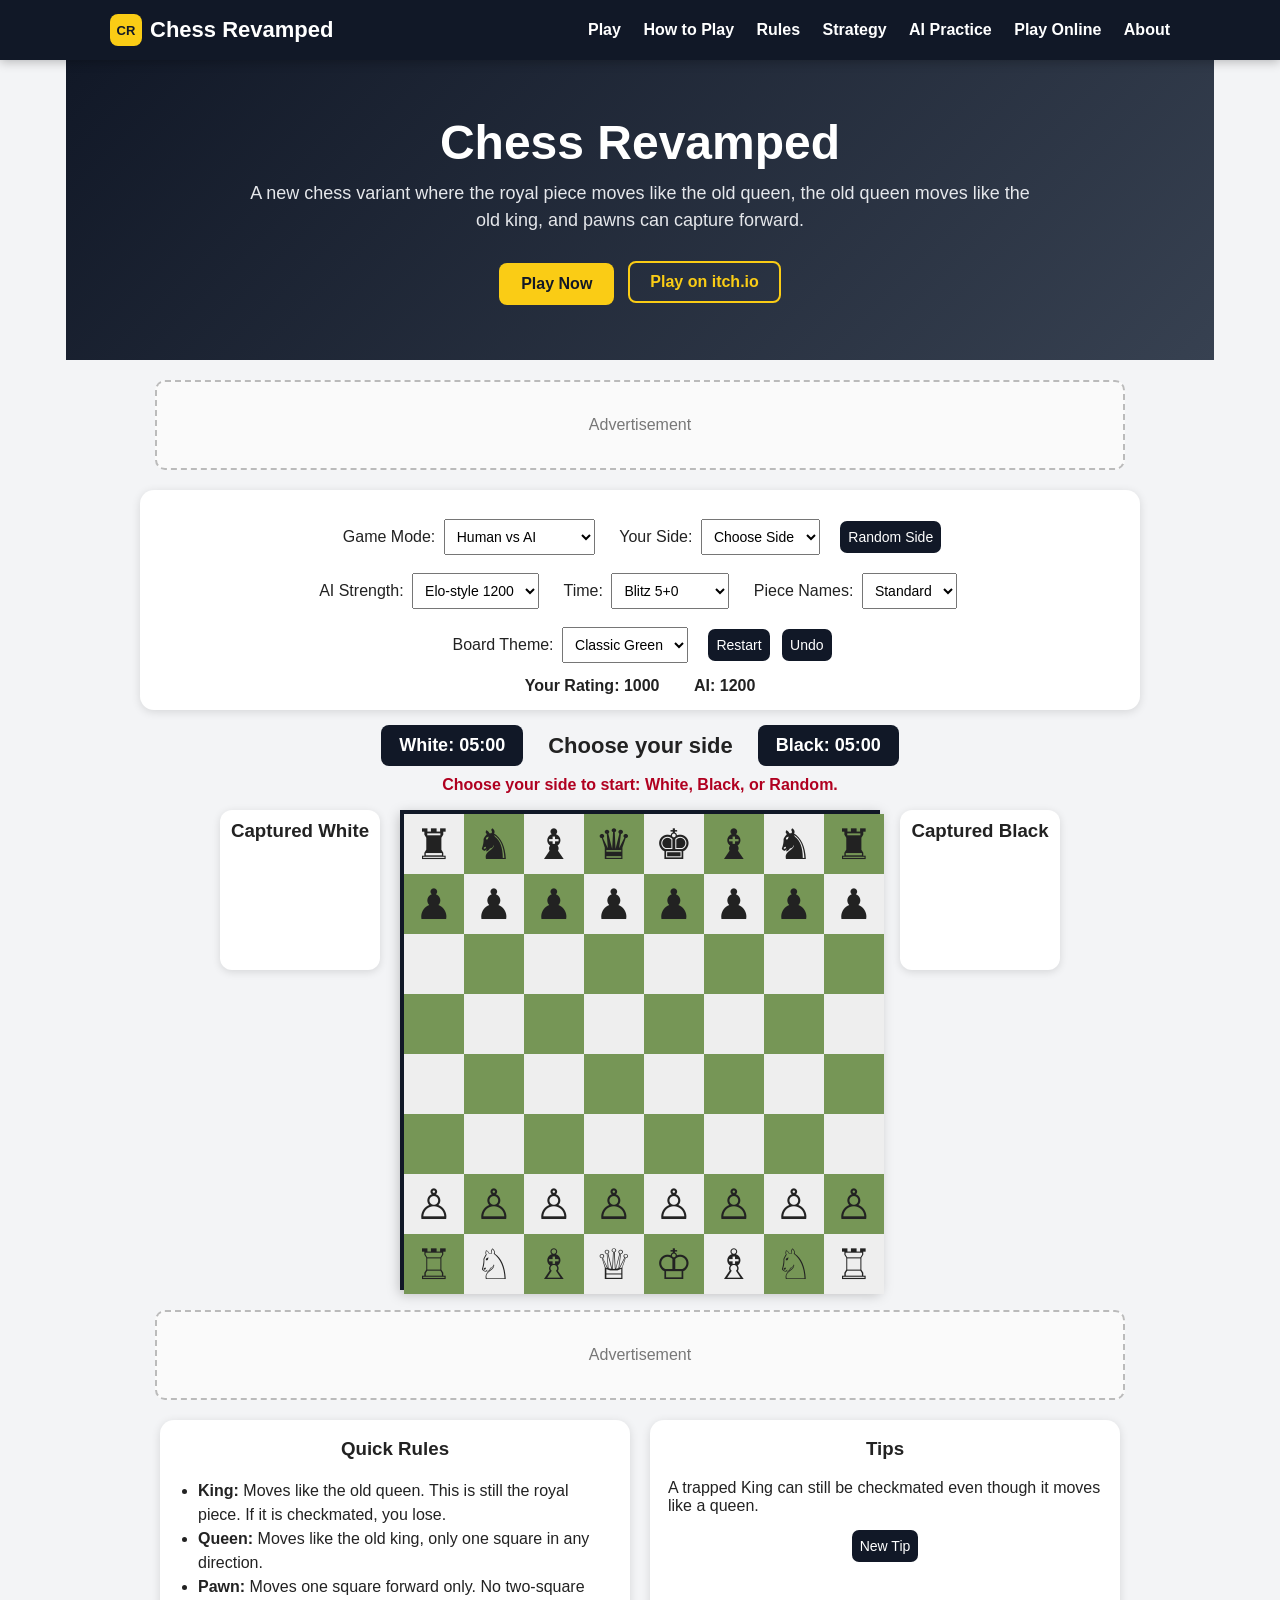
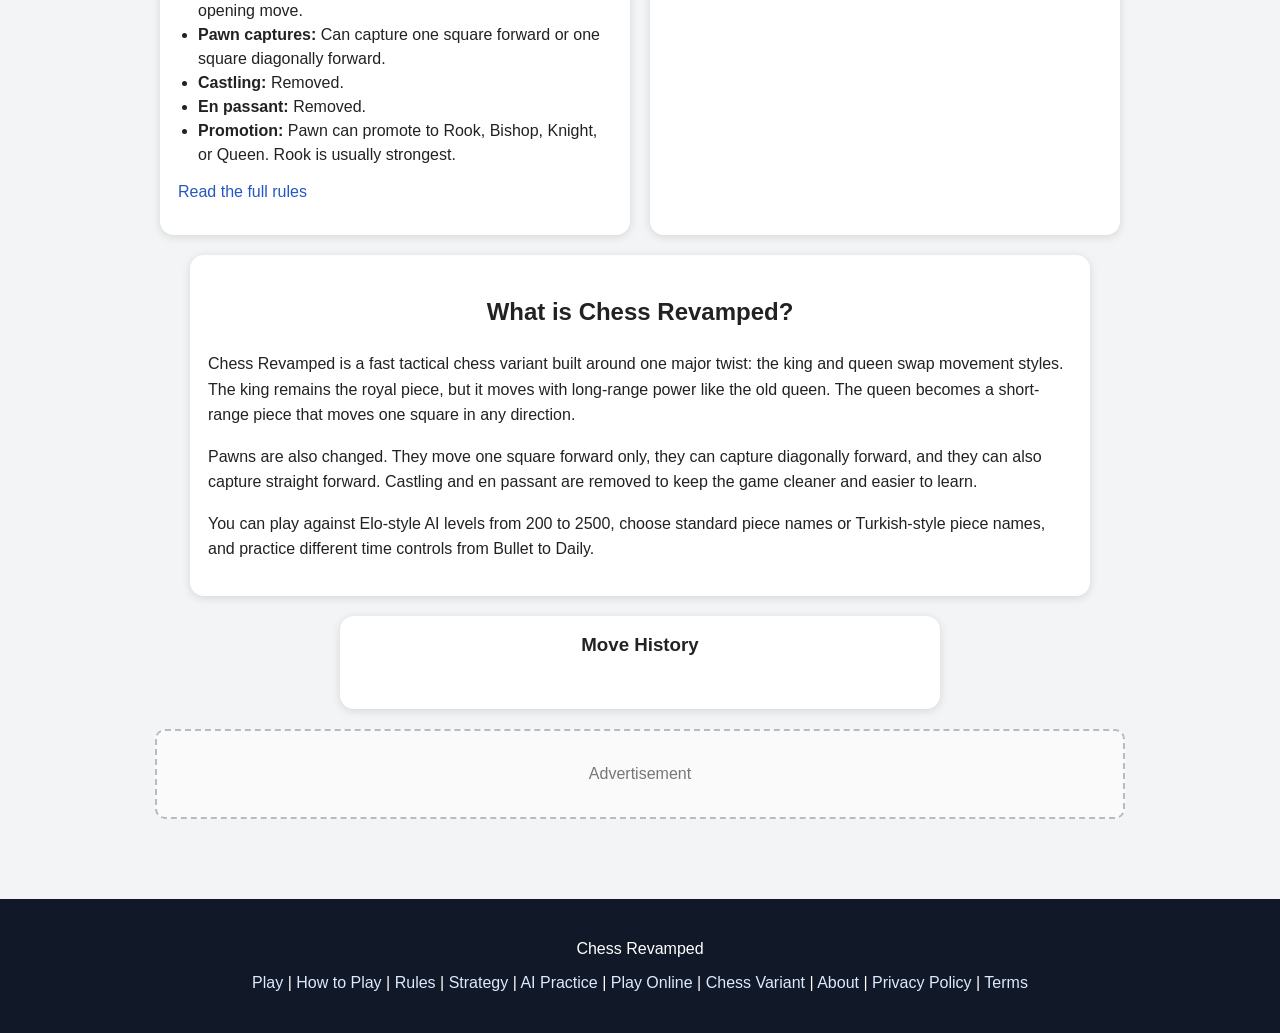
==== commit b9d4ade5: "Add itch.io link to homepage" ====
--- a/index.html
+++ b/index.html
@@ -47,7 +47,10 @@
       the old queen moves like the old king, and pawns can capture forward.
     </p>
 
-    <a class="play-button" href="#play">Play Now</a>
+    <div class="hero-buttons">
+  <a class="play-button" href="#play">Play Now</a>
+  <a class="secondary-button" href="https://lisacelic.itch.io/chess-revamped" target="_blank" rel="noopener">Play on itch.io</a>
+</div>
   </div>
 </section>
 
--- a/style.css
+++ b/style.css
@@ -698,4 +698,40 @@
     margin: 16px auto 14px auto !important;
     border-radius: 12px !important;
   }
+}
+.hero-buttons {
+  display: flex;
+  justify-content: center;
+  align-items: center;
+  gap: 14px;
+  flex-wrap: wrap;
+  margin-top: 18px;
+}
+
+.secondary-button {
+  display: inline-block;
+  background: transparent;
+  color: #facc15;
+  border: 2px solid #facc15;
+  padding: 10px 20px;
+  border-radius: 8px;
+  font-weight: bold;
+}
+
+.secondary-button:hover {
+  background: #facc15;
+  color: #111827;
+}
+
+@media (max-width: 760px) {
+  .hero-buttons {
+    flex-direction: column;
+    gap: 10px;
+  }
+
+  .hero-buttons a {
+    width: 100%;
+    max-width: 260px;
+    text-align: center;
+  }
 }
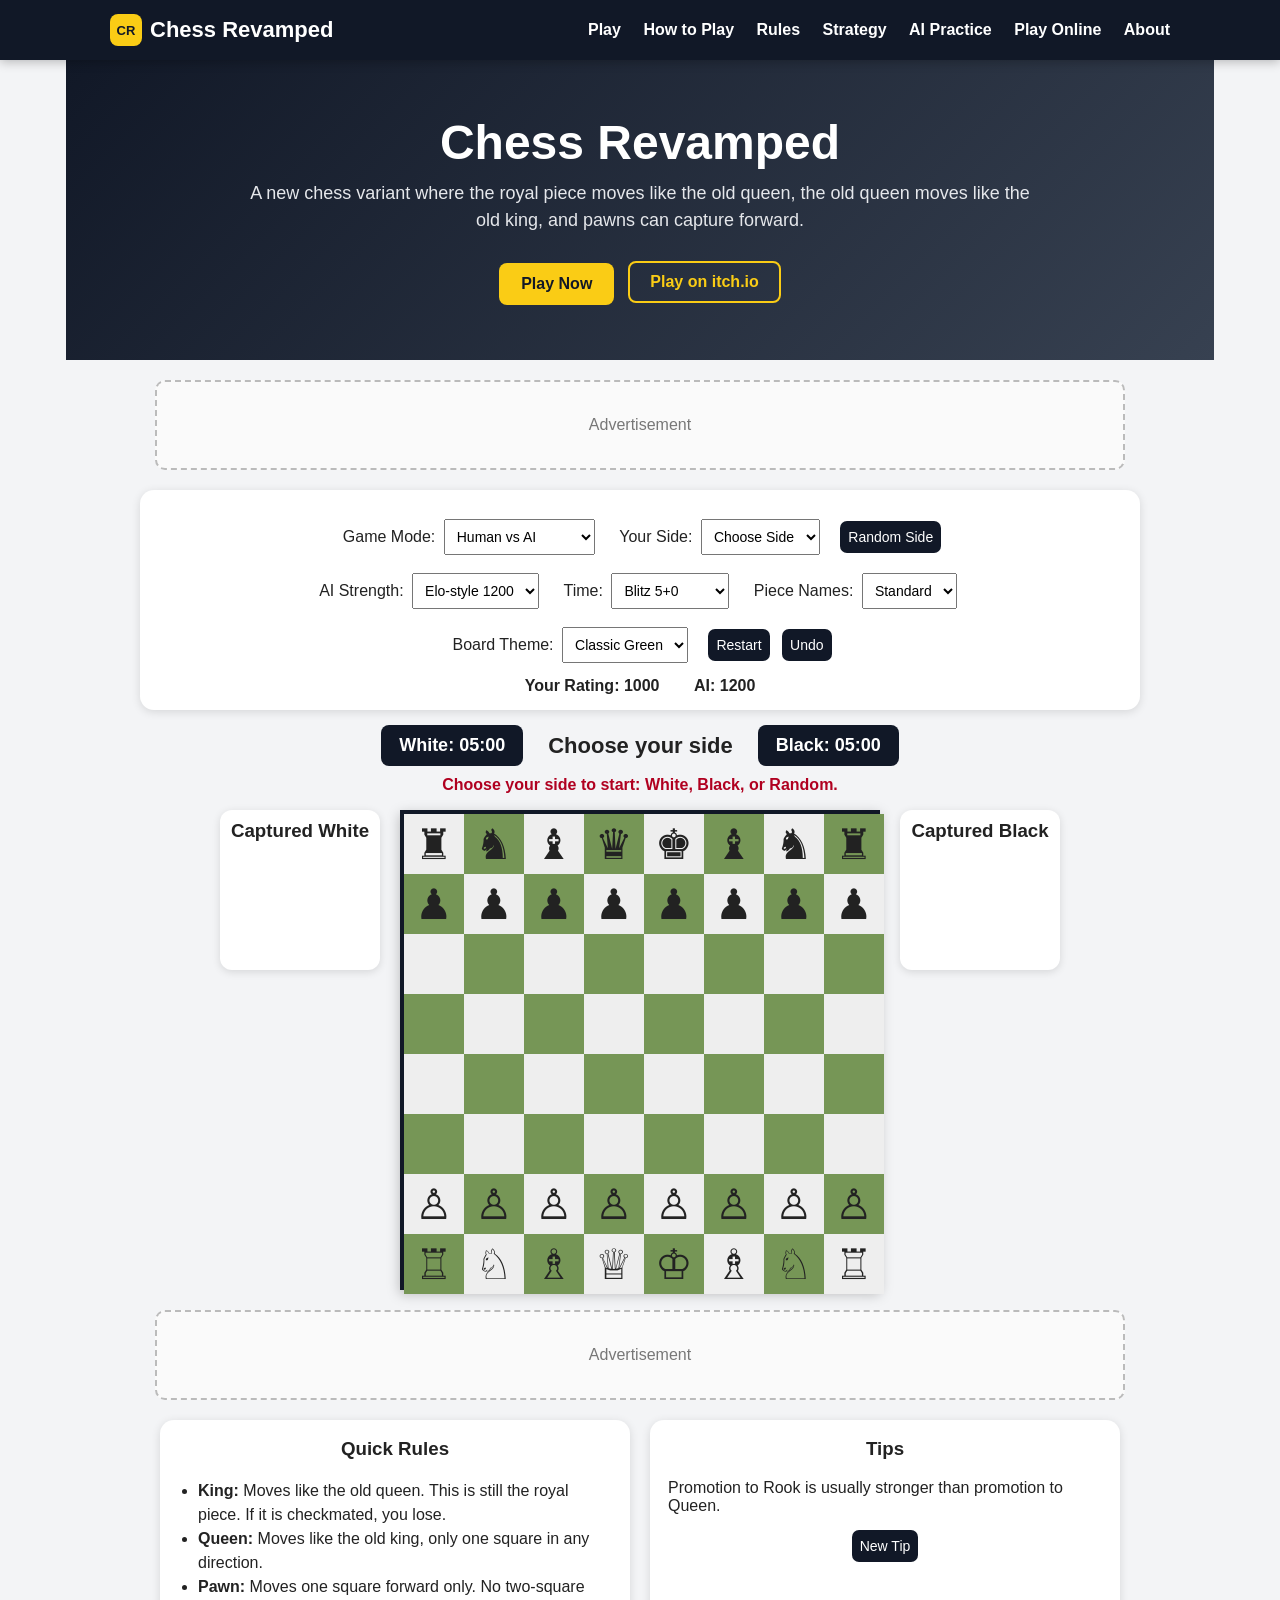
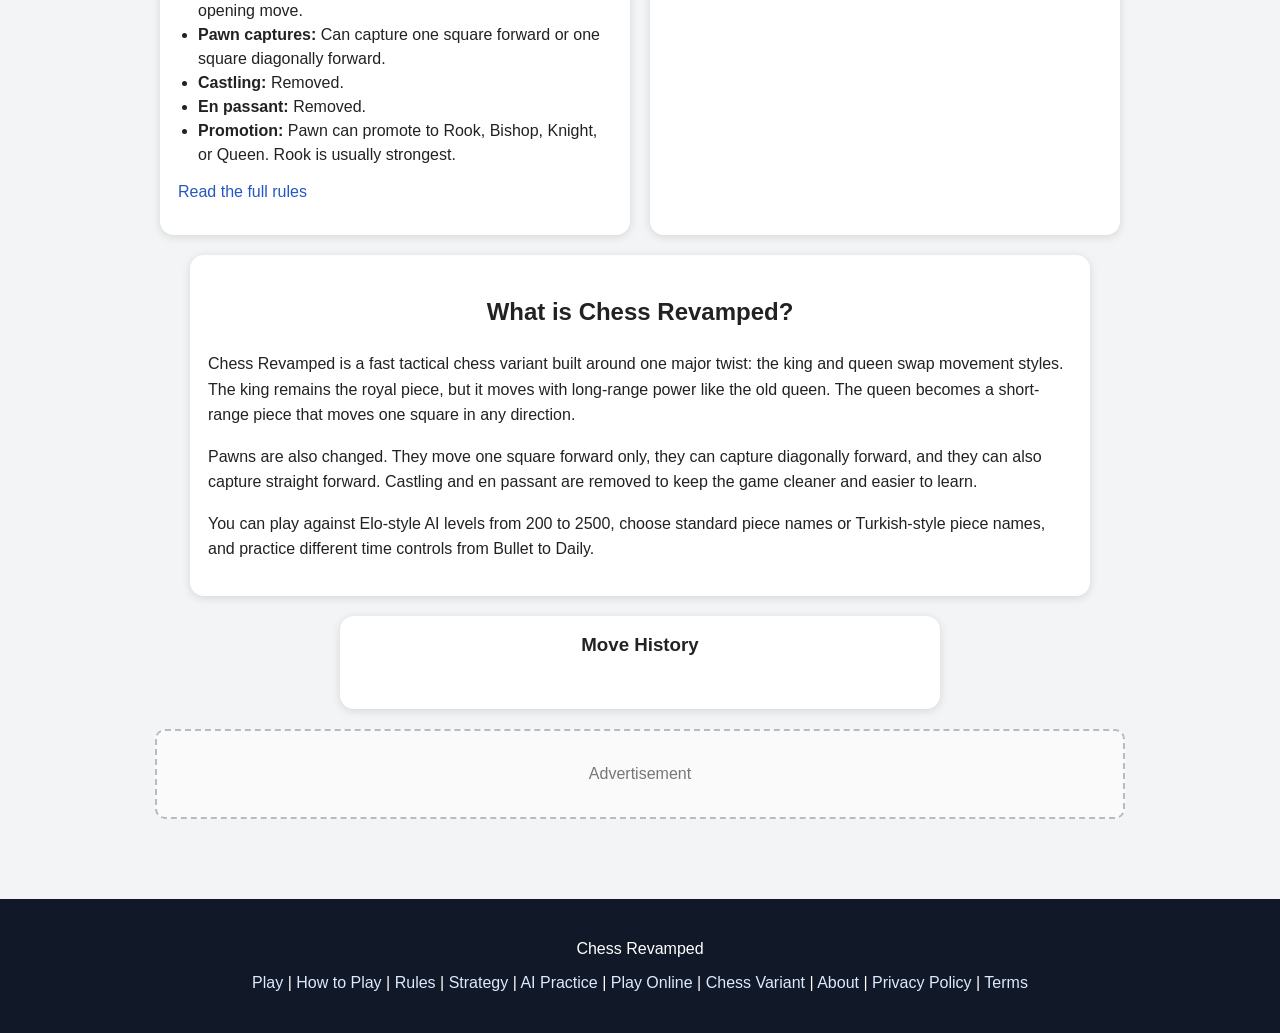
==== commit 9ad2d9b0: "Added itch.io" ====
--- a/index.html
+++ b/index.html
@@ -53,6 +53,7 @@
 </div>
   </div>
 </section>
+
 
     <div class="ad-placeholder top-ad">
       Advertisement
--- a/style.css
+++ b/style.css
@@ -678,6 +678,7 @@
   box-shadow: 0 8px 24px rgba(0,0,0,0.35) !important;
 }
 
+
 @media (max-width: 760px) {
   .hero-section {
     padding-left: 10px !important;
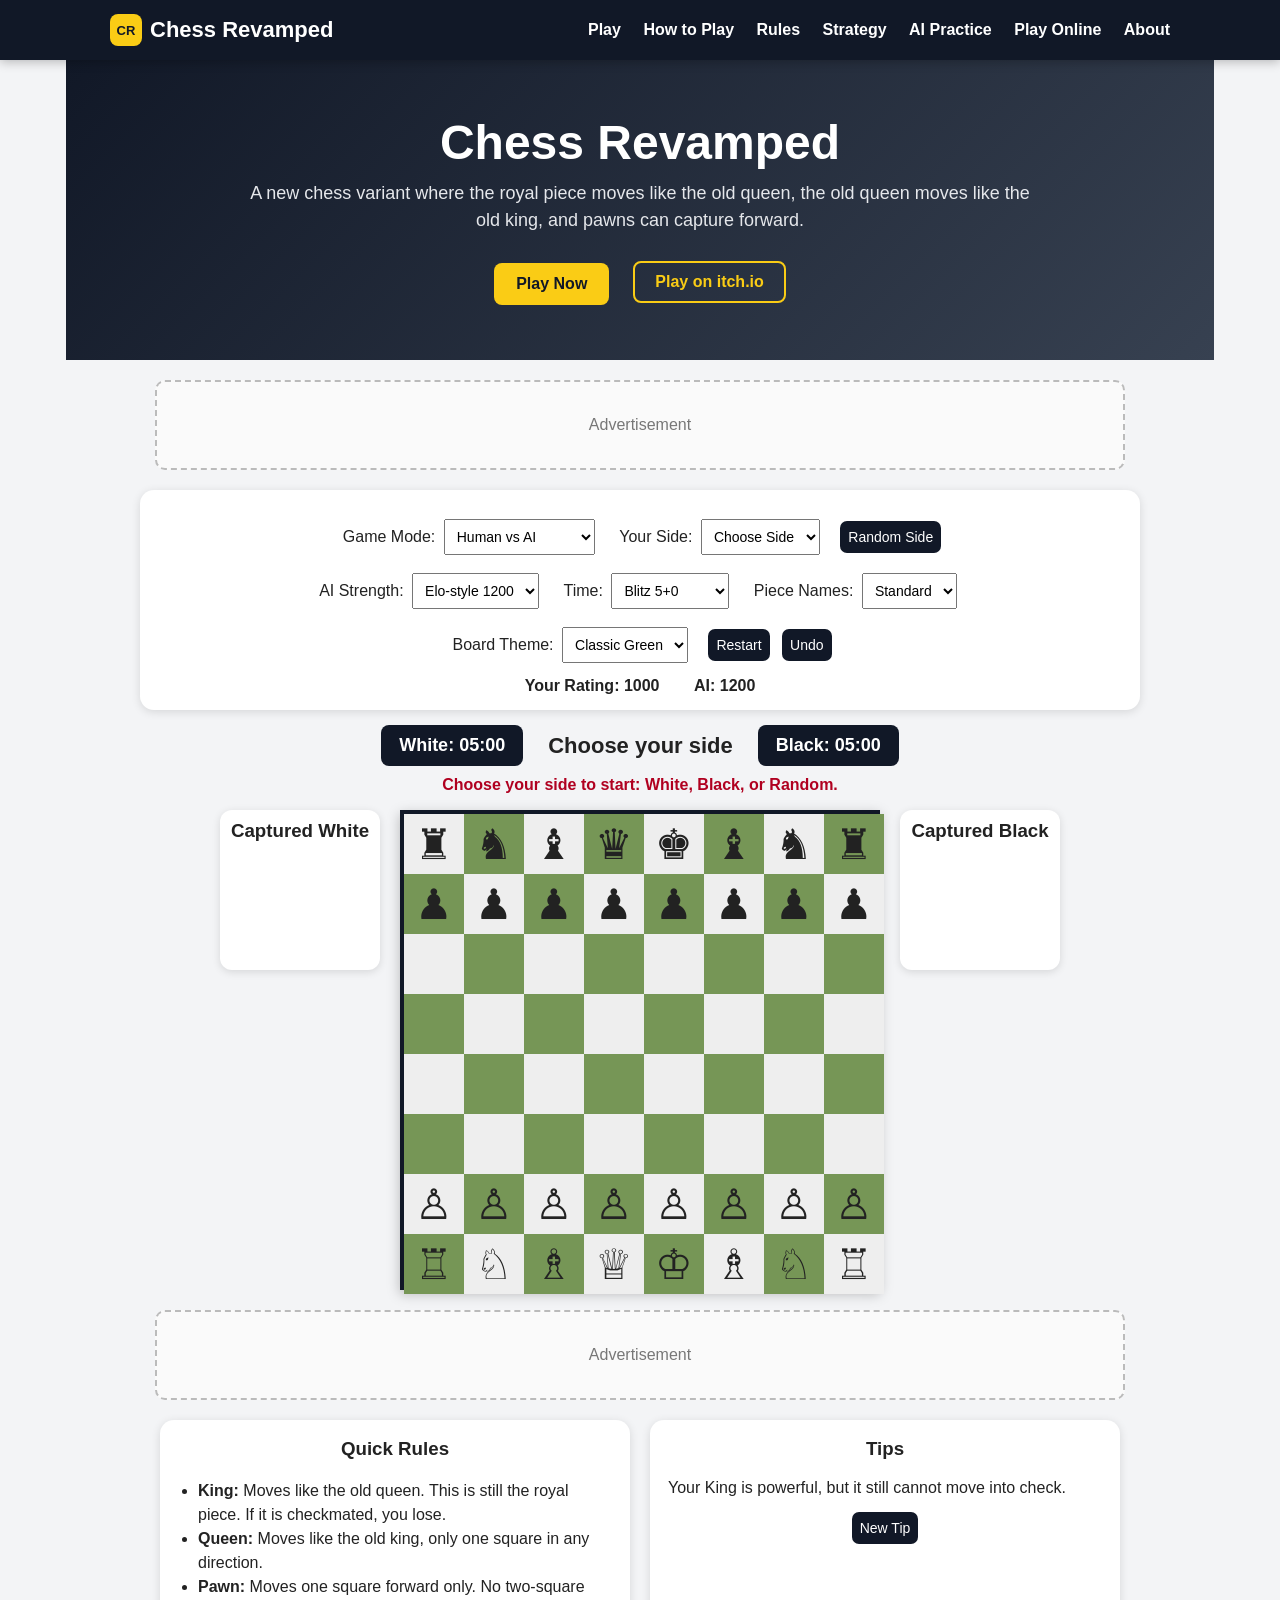
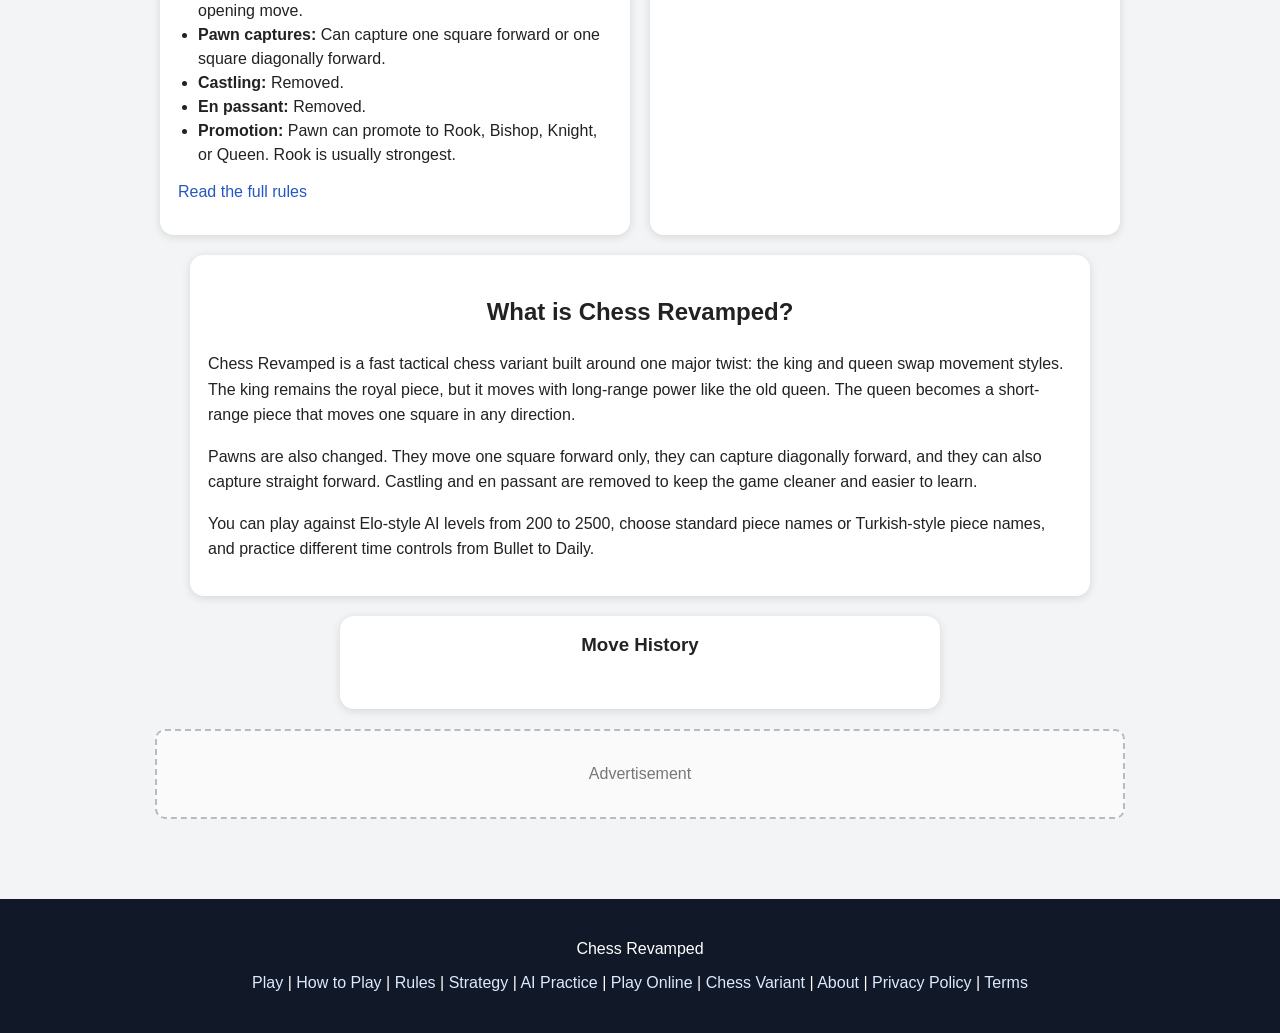
==== commit 05df76d4: "Commit message: Fix itch button styling" ====
--- a/index.html
+++ b/index.html
@@ -49,7 +49,15 @@
 
     <div class="hero-buttons">
   <a class="play-button" href="#play">Play Now</a>
-  <a class="secondary-button" href="https://lisacelic.itch.io/chess-revamped" target="_blank" rel="noopener">Play on itch.io</a>
+  <a 
+  class="secondary-button" 
+  href="https://lisacelic.itch.io/chess-revamped" 
+  target="_blank" 
+  rel="noopener"
+  style="display:inline-block; background:transparent; color:#facc15; border:2px solid #facc15; padding:10px 20px; border-radius:8px; font-weight:bold; margin-left:10px;"
+>
+  Play on itch.io
+</a>
 </div>
   </div>
 </section>
